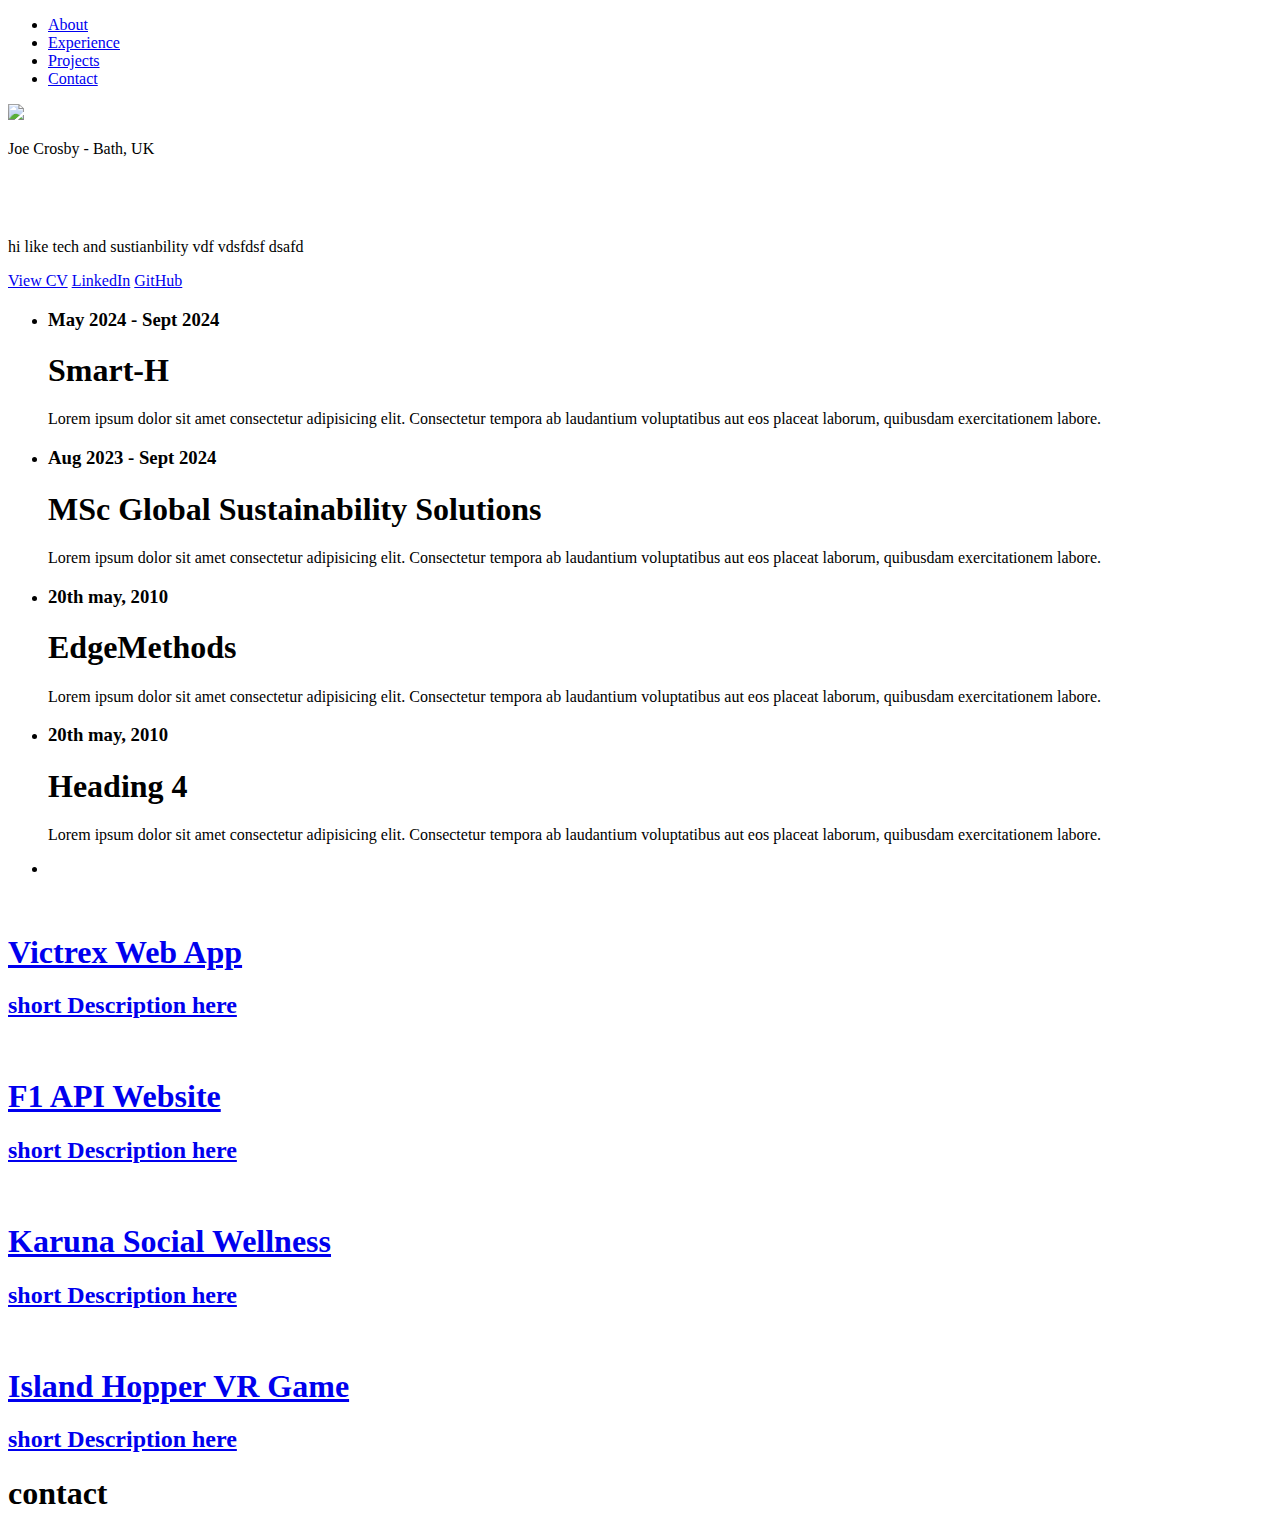
==== index.html @ 7205bb92 "Update index.html" ====
<!DOCTYPE html>
<html lang="en">

<head>
  <meta charset="UTF-8">
  <meta name="viewport" content="width=device-width, initial-scale=1.0">
  <title>Home</title>
  <link rel="stylesheet" href="./styles/main.css">
  <script src="https://kit.fontawesome.com/3c6de01807.js" crossorigin="anonymous"></script>
  <link rel="preconnect" href="https://fonts.googleapis.com">
  <link rel="preconnect" href="https://fonts.gstatic.com" crossorigin>
  <link
    href="https://fonts.googleapis.com/css2?family=Poppins:ital,wght@0,100;0,200;0,300;0,400;0,500;0,600;0,700;0,800;0,900;1,100;1,200;1,300;1,400;1,500;1,600;1,700;1,800;1,900&display=swap"
    rel="stylesheet">

</head>

<body>

  <nav>
    <ul>
      <li><a class="current" href="#about">About</a></li>
      <li><a href="#experience">Experience</a></li>
      <li><a href="#projects">Projects</a></li>
      <li><a href="#contact">Contact</a></li>
    </ul>
  </nav>

  <main>

    <section id="about">



      <div class="about-container">

        <div class="name">
          <img class="profile" src="./images/IMG_0301 1.jpg">
          <p>Joe Crosby - Bath, UK</p>
        </div>

        <div style="color: white;">
          <h1 class="about-title">hi test fdafda fdafdadf fdafd safdafsa fds afdsaf dsa f dafas fds afdsa</h1>
        </div>


        <div>
          <p>hi like tech and sustianbility vdf vdsfdsf dsafd</p>
        </div>

        <div class="links">
          <a href="https://onedrive.live.com/?authkey=%21ALikN5ca%5FvLSwQM&id=BA5FE5DC6EE0834F%2117483&cid=BA5FE5DC6EE0834F&parId=root&parQt=sharedby&o=OneUp"
            target="_blank"> <i class="fa-solid fa-file-pdf"></i>View CV</a>
          <a href="https://www.linkedin.com/in/joep-crosby/" target="_blank"><i
              class="fa-brands fa-linkedin"></i>LinkedIn</a>
          <a href="https://github.com/joeyc2224" target="_blank"><i class="fa-brands fa-github"></i>GitHub</a>
        </div>

      </div>

    </section>

    <div class="waves"></div>

    <section id="experience">

      <div class="timeline">
        <ul>
          <li>
            <div class="timeline-content">
              <h3 class="date">May 2024 - Sept 2024</h3>
              <h1>Smart-H</h1>
              <p>Lorem ipsum dolor sit amet consectetur adipisicing elit. Consectetur tempora ab laudantium voluptatibus
                aut eos placeat laborum, quibusdam exercitationem labore.</p>
            </div>
          </li>
          <li>
            <div class="timeline-content">
              <h3 class="date">Aug 2023 - Sept 2024</h3>
              <h1>MSc Global Sustainability Solutions</h1>
              <p>Lorem ipsum dolor sit amet consectetur adipisicing elit. Consectetur tempora ab laudantium voluptatibus
                aut eos placeat laborum, quibusdam exercitationem labore.</p>
            </div>
          </li>
          <li>
            <div class="timeline-content">
              <h3 class="date">20th may, 2010</h3>
              <h1>EdgeMethods</h1>
              <p>Lorem ipsum dolor sit amet consectetur adipisicing elit. Consectetur tempora ab laudantium voluptatibus
                aut eos placeat laborum, quibusdam exercitationem labore.</p>
            </div>
          </li>
          <li>
            <div class="timeline-content">
              <h3 class="date">20th may, 2010</h3>
              <h1>Heading 4</h1>
              <p>Lorem ipsum dolor sit amet consectetur adipisicing elit. Consectetur tempora ab laudantium voluptatibus
                aut eos placeat laborum, quibusdam exercitationem labore.</p>
            </div>
          </li>
          <li class="end"></li>
        </ul>
      </div>

    </section>

    <section id="projects">

      <!-- <h1>projects</h1> -->

      <div class="project-container">



        <a href="./projects/victrex.html" class="project-link">
          <div class="project-box">
            <img src="./images/victrex.png" alt="">
            <h1>Victrex Web App</h1>
            <h2>short Description here</h2>
          </div>
        </a>

        <a href="./projects/f1.html" class="project-link">
          <div class="project-box">
            <img src="./images/f1.png" alt="">
            <h1>F1 API Website</h1>
            <h2>short Description here</h2>
          </div>
        </a>

        <a href="./projects/karuna.html" class="project-link">
          <div class="project-box">
            <img src="./images/karuna.png" alt="">
            <h1>Karuna Social Wellness</h1>
            <h2>short Description here</h2>
          </div>
        </a>

        <a href="./projects/island-hopper.html" class="project-link">
          <div class="project-box">
            <img src="./images/islands.png" alt="">
            <h1>Island Hopper VR Game</h1>
            <h2>short Description here</h2>
          </div>
        </a>

        <!-- <a href="./projects/karuna.html" class="project-link">
          <div class="project-box">
            <img src="./images/diss.png" alt="">
            <h1>Diss</h1>
            <h2>short Description here</h2>
          </div>
        </a> -->




      </div>

    </section>

    <section id="contact">
      <h1>contact</h1>
    </section>
  </main>

  <script src="./scripts/active-nav.js" defer></script>
  <script src="./scripts/aura-effect.js" defer></script>


</body>

</html>
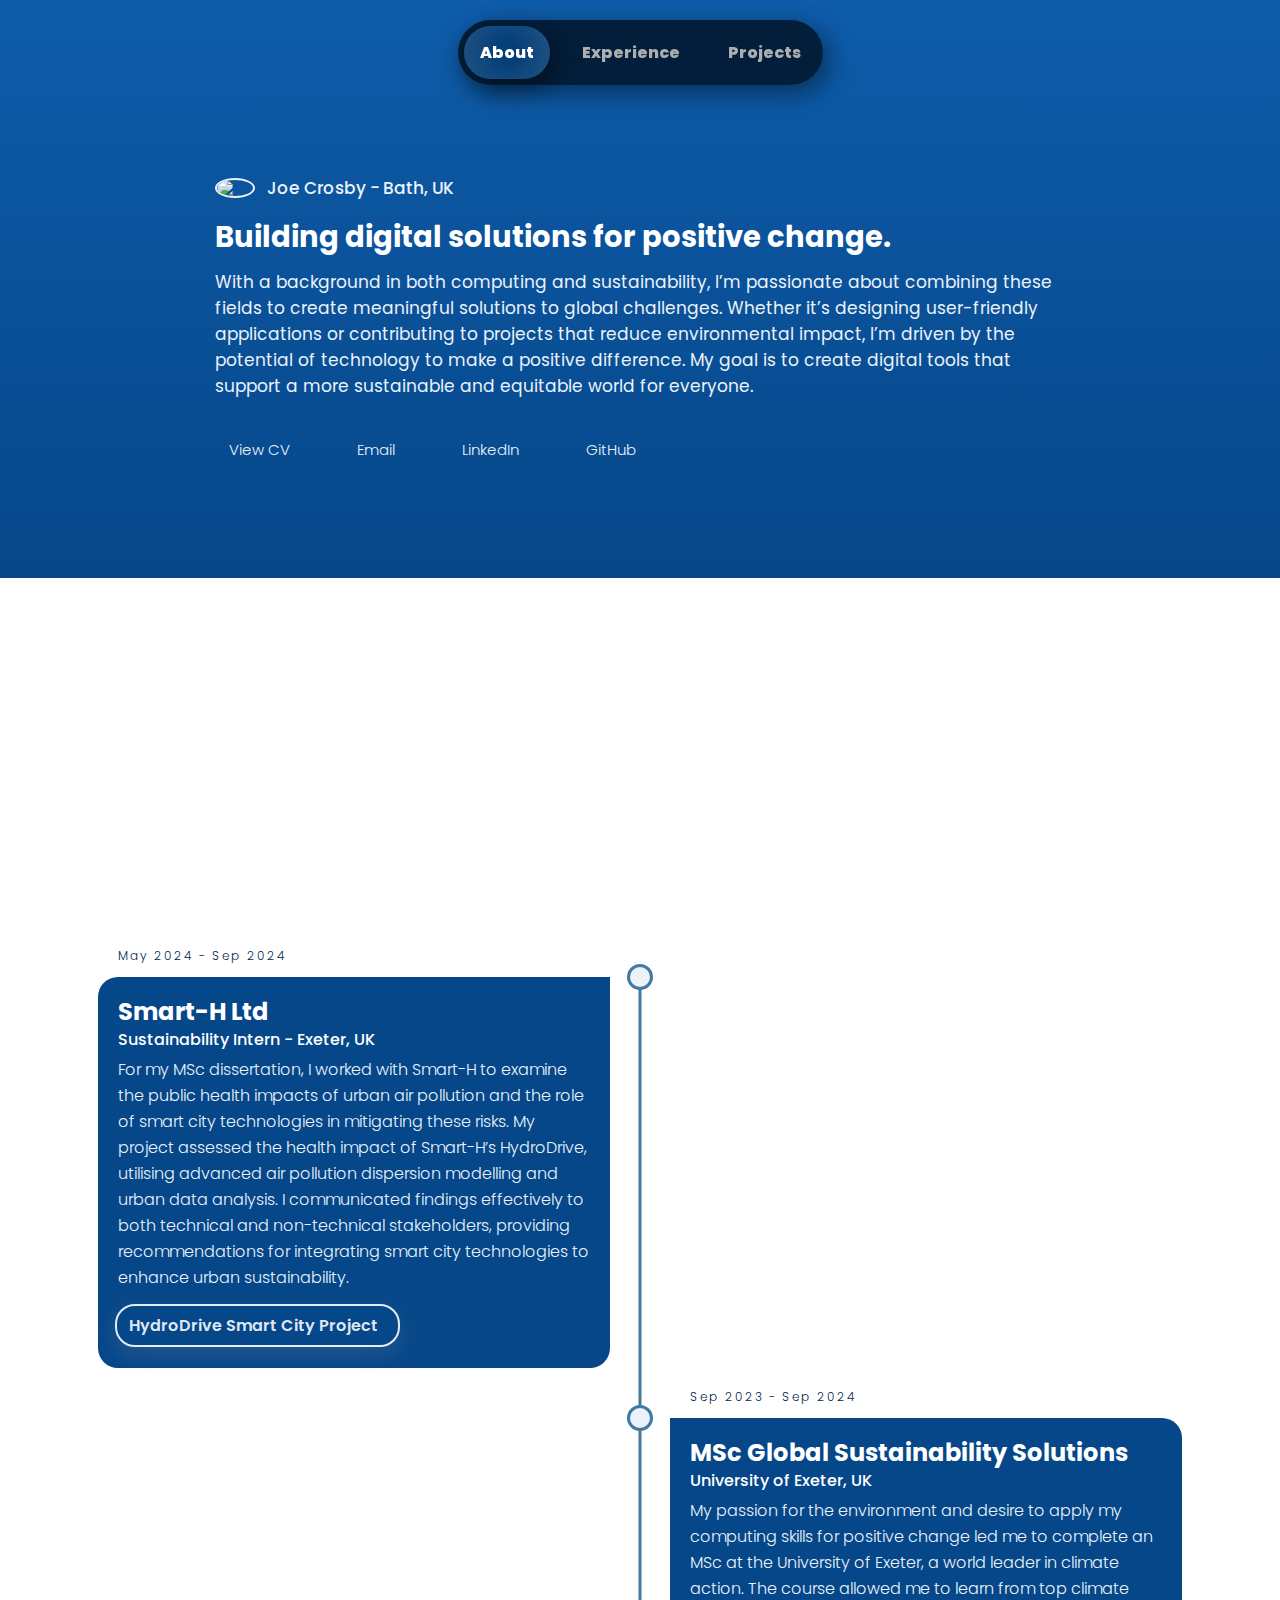
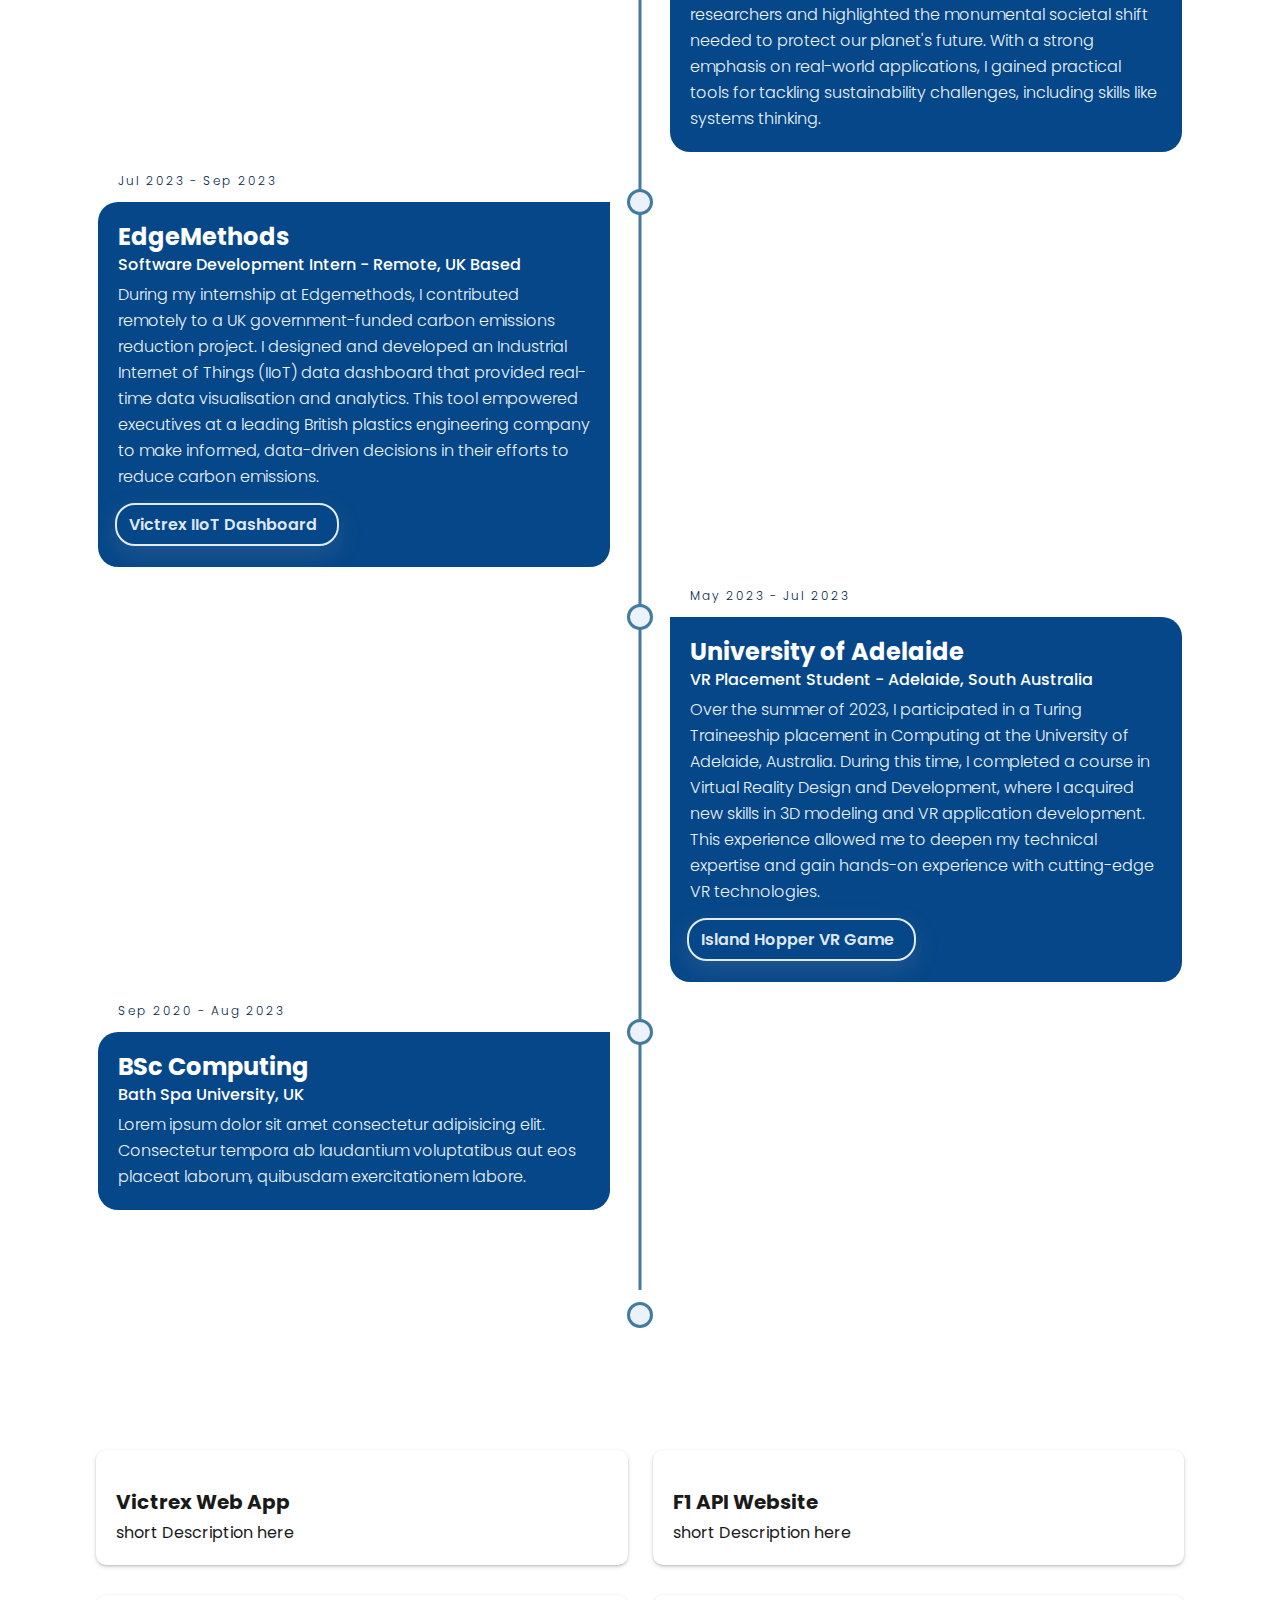
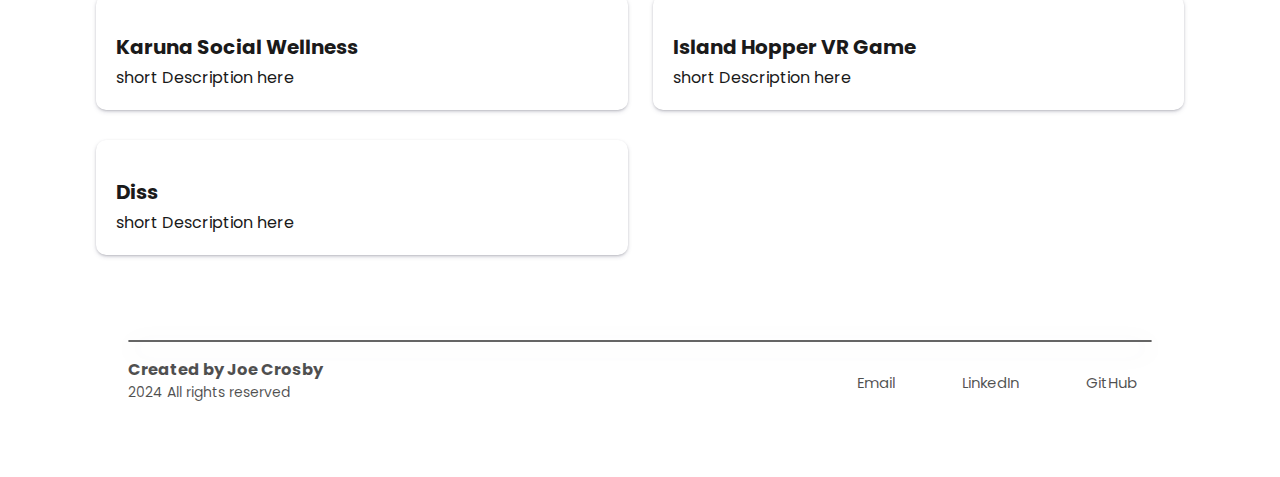
==== commit 7e1c6910: "Added text to timeline" ====
--- a/index.html
+++ b/index.html
@@ -4,7 +4,7 @@
 <head>
   <meta charset="UTF-8">
   <meta name="viewport" content="width=device-width, initial-scale=1.0">
-  <title>Home</title>
+  <title>Joe Crosby - hello</title>
   <link rel="stylesheet" href="./styles/main.css">
   <script src="https://kit.fontawesome.com/3c6de01807.js" crossorigin="anonymous"></script>
   <link rel="preconnect" href="https://fonts.googleapis.com">
@@ -22,7 +22,6 @@
       <li><a class="current" href="#about">About</a></li>
       <li><a href="#experience">Experience</a></li>
       <li><a href="#projects">Projects</a></li>
-      <li><a href="#contact">Contact</a></li>
     </ul>
   </nav>
 
@@ -40,17 +39,23 @@
         </div>
 
         <div style="color: white;">
-          <h1 class="about-title">hi test fdafda fdafdadf fdafd safdafsa fds afdsaf dsa f dafas fds afdsa</h1>
+          <h1 class="about-title">Building digital solutions for positive change.</h1>
         </div>
 
 
         <div>
-          <p>hi like tech and sustianbility vdf vdsfdsf dsafd</p>
+          <p class="about-text">With a background in both computing and sustainability, I’m passionate about
+            combining these fields to create meaningful solutions to global challenges. Whether it’s designing
+            user-friendly applications or
+            contributing to projects that reduce environmental impact, I’m driven by the potential of technology to make
+            a positive difference. My goal is to create digital tools that support a more sustainable and equitable
+            world for everyone.</p>
         </div>
 
         <div class="links">
           <a href="https://onedrive.live.com/?authkey=%21ALikN5ca%5FvLSwQM&id=BA5FE5DC6EE0834F%2117483&cid=BA5FE5DC6EE0834F&parId=root&parQt=sharedby&o=OneUp"
             target="_blank"> <i class="fa-solid fa-file-pdf"></i>View CV</a>
+          <a href="mailto:joecrosby2020@outlook.com" target="_blank"><i class="fa-solid fa-envelope"></i>Email</a>
           <a href="https://www.linkedin.com/in/joep-crosby/" target="_blank"><i
               class="fa-brands fa-linkedin"></i>LinkedIn</a>
           <a href="https://github.com/joeyc2224" target="_blank"><i class="fa-brands fa-github"></i>GitHub</a>
@@ -68,36 +73,70 @@
         <ul>
           <li>
             <div class="timeline-content">
-              <h3 class="date">May 2024 - Sept 2024</h3>
-              <h1>Smart-H</h1>
+              <h3 class="date">May 2024 - Sep 2024</h3>
+              <h1>Smart-H Ltd</h1>
+              <h2>Sustainability Intern - Exeter, UK</h2>
+              <p>For my MSc dissertation, I worked with Smart-H to examine the public health impacts of urban air
+                pollution and the role of smart city technologies in mitigating these risks. My project assessed the
+                health impact of Smart-H’s HydroDrive, utilising advanced air pollution dispersion modelling and urban
+                data analysis. I communicated findings effectively to both technical and non-technical stakeholders,
+                providing recommendations for integrating smart city technologies to enhance urban sustainability. </p>
+              <div class="link-div"><a href="./projects/karuna.html">HydroDrive Smart City Project<i
+                    class="fa-solid fa-arrow-right" style="margin-left: 8px;"></i></a></div>
+
+            </div>
+          </li>
+          <li>
+            <div class="timeline-content">
+              <h3 class="date">Sep 2023 - Sep 2024</h3>
+              <h1>MSc Global Sustainability Solutions</h1>
+              <h2>University of Exeter, UK</h2>
+              <p>My passion for the environment and desire to apply my computing skills for positive change led me to
+                complete an MSc at the University of Exeter, a world leader in climate action. The course
+                allowed me to learn from top climate researchers and highlighted the monumental societal shift needed to
+                protect
+                our planet's future. With a strong emphasis on real-world applications, I gained practical tools for
+                tackling
+                sustainability challenges, including skills like systems thinking.</p>
+            </div>
+          </li>
+          <li>
+            <div class="timeline-content">
+              <h3 class="date">Jul 2023 - Sep 2023</h3>
+              <h1>EdgeMethods</h1>
+              <h2>Software Development Intern - Remote, UK Based</h2>
+              <p>During my internship at Edgemethods, I contributed remotely to a UK government-funded carbon emissions
+                reduction project. I designed and developed an Industrial Internet of Things (IIoT) data dashboard that
+                provided real-time data visualisation and analytics. This tool empowered executives at a leading British
+                plastics engineering company to make informed, data-driven decisions in their efforts to reduce carbon
+                emissions.</p>
+              <div class="link-div"><a href="./projects/victrex.html">Victrex IIoT Dashboard<i class="fa-solid fa-arrow-right"
+                    style="margin-left: 8px;"></i></a></div>
+            </div>
+          </li>
+          <li>
+            <div class="timeline-content">
+              <h3 class="date">May 2023 - Jul 2023</h3>
+              <h1>University of Adelaide</h1>
+              <h2>VR Placement Student - Adelaide, South Australia</h2>
+              <p>Over the summer of 2023, I participated in a Turing Traineeship placement in Computing at the
+                University of
+                Adelaide, Australia. During this time, I completed a course in Virtual Reality Design and Development,
+                where I acquired new skills in 3D modeling and VR application development. This experience allowed me to
+                deepen my technical expertise and gain hands-on experience with cutting-edge VR technologies.</p>
+              <div class="link-div"><a href="./projects/island-hopper.html">Island Hopper VR Game<i class="fa-solid fa-arrow-right"
+                    style="margin-left: 8px;"></i></a></div>
+            </div>
+          </li>
+          <li>
+            <div class="timeline-content">
+              <h3 class="date">Sep 2020 - Aug 2023</h3>
+              <h1>BSc Computing</h1>
+              <h2>Bath Spa University, UK</h2>
               <p>Lorem ipsum dolor sit amet consectetur adipisicing elit. Consectetur tempora ab laudantium voluptatibus
                 aut eos placeat laborum, quibusdam exercitationem labore.</p>
             </div>
           </li>
-          <li>
-            <div class="timeline-content">
-              <h3 class="date">Aug 2023 - Sept 2024</h3>
-              <h1>MSc Global Sustainability Solutions</h1>
-              <p>Lorem ipsum dolor sit amet consectetur adipisicing elit. Consectetur tempora ab laudantium voluptatibus
-                aut eos placeat laborum, quibusdam exercitationem labore.</p>
-            </div>
-          </li>
-          <li>
-            <div class="timeline-content">
-              <h3 class="date">20th may, 2010</h3>
-              <h1>EdgeMethods</h1>
-              <p>Lorem ipsum dolor sit amet consectetur adipisicing elit. Consectetur tempora ab laudantium voluptatibus
-                aut eos placeat laborum, quibusdam exercitationem labore.</p>
-            </div>
-          </li>
-          <li>
-            <div class="timeline-content">
-              <h3 class="date">20th may, 2010</h3>
-              <h1>Heading 4</h1>
-              <p>Lorem ipsum dolor sit amet consectetur adipisicing elit. Consectetur tempora ab laudantium voluptatibus
-                aut eos placeat laborum, quibusdam exercitationem labore.</p>
-            </div>
-          </li>
           <li class="end"></li>
         </ul>
       </div>
@@ -144,24 +183,41 @@
           </div>
         </a>
 
-        <!-- <a href="./projects/karuna.html" class="project-link">
+        <a href="./projects/karuna.html" class="project-link">
           <div class="project-box">
             <img src="./images/diss.png" alt="">
             <h1>Diss</h1>
             <h2>short Description here</h2>
           </div>
-        </a> -->
-
-
-
-
-      </div>
-
-    </section>
+        </a>
+
+
+
+
+      </div>
+
+    </section>
+
+    <hr>
 
     <section id="contact">
-      <h1>contact</h1>
-    </section>
+      <div>
+
+        <div class="contact-info">
+          <h3>Created by Joe Crosby</h3>
+          <p><i class="fa-regular fa-copyright"></i> 2024 All rights reserved</p>
+        </div>
+
+        <div class="links2">
+          <a href="mailto:joecrosby2020@outlook.com" target="_blank"><i class="fa-solid fa-envelope"></i>Email</a>
+          <a href="https://www.linkedin.com/in/joep-crosby/" target="_blank"><i
+              class="fa-brands fa-linkedin"></i>LinkedIn</a>
+          <a href="https://github.com/joeyc2224" target="_blank"><i class="fa-brands fa-github"></i>GitHub</a>
+        </div>
+
+      </div>
+    </section>
+
   </main>
 
   <script src="./scripts/active-nav.js" defer></script>
--- a/styles/main.css
+++ b/styles/main.css
@@ -0,0 +1,476 @@
+html {
+    scroll-behavior: smooth;
+}
+
+* {
+    padding: 0;
+    margin: 0;
+    box-sizing: border-box;
+}
+
+body {
+    font-family: "Poppins", sans-serif;
+    font-weight: 400;
+    font-style: normal;
+    padding: 0;
+    margin: 0;
+    box-sizing: border-box;
+    background-color: #ffffff;
+    color: #1a1a1a;
+}
+
+nav {
+    display: flex;
+    position: fixed;
+    width: 100%;
+    top: 20px;
+    justify-content: center;
+    z-index: 5;
+
+}
+
+nav ul {
+    text-align: center;
+    background-color: #02182ee7;
+    border-radius: 50px;
+    width: fit-content;
+    box-shadow: 6px 8px 24px 1px rgba(0, 0, 0, 0.41);
+    -webkit-box-shadow: 6px 8px 24px 1px rgba(0, 0, 0, 0.41);
+    -moz-box-shadow: 6px 8px 24px 1px rgba(0, 0, 0, 0.41);
+
+}
+
+
+nav ul li {
+    display: inline-block;
+    padding: 6px;
+
+}
+
+nav ul li a {
+    display: inline-block;
+    text-decoration: none;
+    border-radius: 50px;
+    padding: 14px 16px;
+    font-weight: 800;
+    color: #b4b4b4f3;
+}
+
+nav ul li a:hover {
+    color: white;
+}
+
+nav ul li a.current {
+    background: rgb(5, 63, 121);
+    background: radial-gradient(circle, rgba(5, 63, 121, 1) 20%, rgba(32, 82, 130, 1) 93%);
+    color: white;
+    box-shadow: 6px 8px 24px 1px rgba(0, 0, 0, 0.41);
+    -webkit-box-shadow: 6px 8px 24px 1px rgba(0, 0, 0, 0.41);
+    -moz-box-shadow: 6px 8px 24px 1px rgba(0, 0, 0, 0.41);
+}
+
+
+
+section {
+    width: 100%;
+    display: flex;
+    justify-content: center;
+    align-items: center;
+}
+
+#about {
+    padding: 175px 0px 100px 0px;
+    flex-direction: column;
+    background-image: linear-gradient(to top, #064789 0%, #0e5caa 100%);
+    color: #ebf2fa;
+}
+
+
+#about .about-container {
+    display: flex;
+    flex-direction: column;
+    gap: 15px;
+    margin: 0px 20px;
+    max-width: 850px;
+}
+
+.name {
+    display: flex;
+    align-items: center;
+    gap: 12px;
+
+}
+
+.name img {
+    width: 40px;
+    border-radius: 50%;
+    border-width: 2px;
+    border-color: #EBF2FA;
+    border-style: solid;
+}
+
+.name p {
+    font-size: 17px;
+    font-weight: 500;
+}
+
+.about-title {
+    font-size: 29px;
+
+}
+
+.about-container .about-text {
+    font-size: 17px;
+    margin-top: -5px;
+}
+
+.links {
+    display: flex;
+    gap: 30px;
+    margin-top: 10px;
+    margin-left: -8px;
+
+}
+
+.links a {
+    text-decoration: none;
+    color: #ebf2fa;
+    font-size: 15px;
+    font-weight: 300;
+    padding: 10px 15px;
+    border-radius: 20px;
+
+    @media (max-width: 500px) {
+        font-size: 0px;
+    }
+}
+
+.links a:hover {
+    text-decoration: none;
+    color: #1a538d;
+    background-color: #ebf2fad0;
+    box-shadow: rgba(0, 0, 0, 0.02) 0px 1px 3px 0px, rgba(27, 31, 35, 0.15) 0px 0px 0px 1px;
+}
+
+.links i {
+    font-size: 23px;
+    vertical-align: middle;
+    margin-right: 7px;
+    margin-top: -2px;
+}
+
+
+
+
+.waves {
+    aspect-ratio: 960/299;
+    width: 100%;
+    background-repeat: no-repeat;
+    background-position: center;
+    background-size: cover;
+    background-image: url('../images/layered-waves-haikei\(10\).svg');
+}
+
+#experience {
+    width: 100%;
+    display: flex;
+    justify-content: center;
+    align-items: center;
+}
+
+
+.timeline {
+    width: 80%;
+    height: auto;
+    max-width: 1500px;
+    margin: 0 auto;
+    position: relative;
+    padding-bottom: 50px;
+}
+
+.timeline ul {
+    list-style: none;
+}
+
+.timeline ul li {
+    padding: 20px;
+    background-color: #064789;
+    color: #ebf2fa;
+    border-radius: 10px;
+    margin-bottom: 20px;
+}
+
+
+.timeline ul li:last-child {
+    margin-bottom: 0;
+}
+
+.timeline-content h1 {
+    font-weight: 700;
+    font-size: 24px;
+    line-height: 30px;
+    color: white;
+}
+
+.timeline-content h2 {
+    font-weight: 500;
+    font-size: 16px;
+    margin-top: 2px;
+    margin-bottom: 6px;
+    color: white;
+    line-height: 22px;
+}
+
+.timeline-content p {
+    font-size: 16px;
+    line-height: 26px;
+    font-weight: 300;
+}
+
+.link-div {
+    margin-top: 22px;
+    margin-bottom: 10px;
+    margin-left: -3px;
+}
+
+.timeline-content a {
+    border-radius: 20px;
+    text-decoration: none;
+    /* background-color: #ebf2faf6; */
+    padding: 8px 12px;
+    /* color: #064789f6; */
+    color: #ebf2faf6;
+    border: 2px solid #ebf2faf6;
+    transition: font-size .3s;
+    font-weight: 600;
+    box-shadow: rgba(149, 157, 165, 0.2) 0px 8px 24px;
+}
+
+.timeline-content a:hover {
+    background-color: rgba(255, 255, 255, 0.103);
+    font-size: 16.5px;
+}
+
+.timeline-content .date {
+    font-size: 12px;
+    font-weight: 300;
+    margin-bottom: 10px;
+    letter-spacing: 2px;
+    color: white;
+}
+
+.timeline .end {
+    background-color: white;
+}
+
+@media only screen and (min-width: 850px) {
+    .timeline:before {
+        content: "";
+        position: absolute;
+        top: 0;
+        left: 50%;
+        transform: translateX(-50%);
+        width: 3px;
+        height: 97%;
+        background-color: #427AA1;
+    }
+
+    .timeline ul li {
+        width: 50%;
+        position: relative;
+        margin-bottom: 50px;
+    }
+
+    .timeline ul li:nth-child(odd) {
+        float: left;
+        clear: right;
+        transform: translateX(-30px);
+        border-radius: 20px 0px 20px 20px;
+    }
+
+    .timeline ul li:nth-child(even) {
+        float: right;
+        clear: left;
+        transform: translateX(30px);
+        border-radius: 0px 20px 20px 20px;
+    }
+
+    .timeline ul li::before {
+        content: "";
+        position: absolute;
+        height: 20px;
+        width: 20px;
+        border-radius: 50%;
+        background-color: #ebf2fa;
+        top: 0px;
+        border-style: solid;
+        border-width: 3px;
+        border-color: #427AA1;
+    }
+
+
+    .timeline ul li:nth-child(odd)::before {
+        transform: translate(50%, -50%);
+        right: -30px;
+    }
+
+    .timeline ul li:nth-child(even)::before {
+        transform: translate(-50%, -50%);
+        left: -30px;
+    }
+
+    .timeline-content .date {
+        position: absolute;
+        top: -30px;
+        color: #042649;
+    }
+
+    .timeline .end {
+        background-color: white;
+    }
+
+    .timeline .end::before {
+        margin-top: 55px;
+    }
+
+}
+
+
+#projects {
+    padding: 100px 0px 85px 0px;
+    flex-direction: column;
+}
+
+.project-container {
+    display: grid;
+    grid-template-columns: auto;
+    width: 85%;
+    column-gap: 25px;
+    row-gap: 30px;
+
+    @media (min-width: 768px) {
+        grid-template-columns: repeat(2, 1fr);
+    }
+
+    @media (min-width: 1800px) {
+        grid-template-columns: repeat(3, 1fr);
+    }
+}
+
+.project-link {
+    text-decoration: none;
+    margin: 0;
+    padding: 0;
+    box-shadow: rgba(50, 50, 93, 0.25) 0px 2px 5px -1px, rgba(0, 0, 0, 0.3) 0px 1px 3px -1px;
+    background-color: white;
+    border-radius: 10px;
+    color: inherit;
+    transition: transform .3s, box-shadow 0.4s ease-in-out;
+}
+
+.project-link:hover {
+    transform: scale(1.02);
+    box-shadow: rgba(0, 0, 0, 0.29) 0px 5px 15px;
+}
+
+.project-box {
+    text-align: left;
+}
+
+
+.project-box h1 {
+    font-size: 20px;
+    margin-left: 20px;
+    margin-top: 12px;
+}
+
+.project-box h2 {
+    font-size: 16px;
+    font-weight: 400;
+    margin-left: 20px;
+    margin-top: 3px;
+    padding-bottom: 20px;
+}
+
+.project-box img {
+    border-radius: 10px 10px 0px 0px;
+    width: 100%;
+    overflow: none;
+    background-size: cover;
+    background-repeat: no-repeat;
+}
+
+hr {
+    width: 80%;
+    margin: auto;
+    border: 1px solid #0000009a;
+    border-radius: 20px;
+    box-shadow: rgba(100, 100, 111, 0.2) 0px 7px 29px 0px;
+}
+
+#contact {
+    display: block;
+    width: 80%;
+    margin: auto;
+    padding: 15px 0px 120px 0px;
+    color: #000000af;
+    font-size: 14px;
+
+
+}
+
+.contact-info {
+    float: left;
+}
+
+.links2 {
+    float: right;
+    display: flex;
+    gap: 30px;
+}
+
+@media (max-width: 900px) {
+    #contact {
+        display: flex;
+        flex-direction: column;
+        justify-content: center;
+        align-items: center;
+        text-align: center;
+    }
+
+    .contact-info {
+        float: none;
+    }
+
+    .links2 {
+        float: none;
+        margin-top: 10px;
+    }
+}
+
+.links2 a {
+    text-decoration: none;
+    color: #000000af;
+    font-size: 15px;
+    font-weight: 400;
+    padding: 10px 15px;
+    border-radius: 20px;
+
+    @media (max-width: 600px) {
+        font-size: 0px;
+    }
+}
+
+.links2 a:hover {
+    text-decoration: none;
+    color: #000000e1;
+    background-color: #0000000c;
+    box-shadow: rgba(0, 0, 0, 0.02) 0px 1px 3px 0px, rgba(27, 31, 35, 0.15) 0px 0px 0px 1px;
+}
+
+.links2 i {
+    font-size: 23px;
+    vertical-align: middle;
+    margin-right: 7px;
+    margin-top: -2px;
+}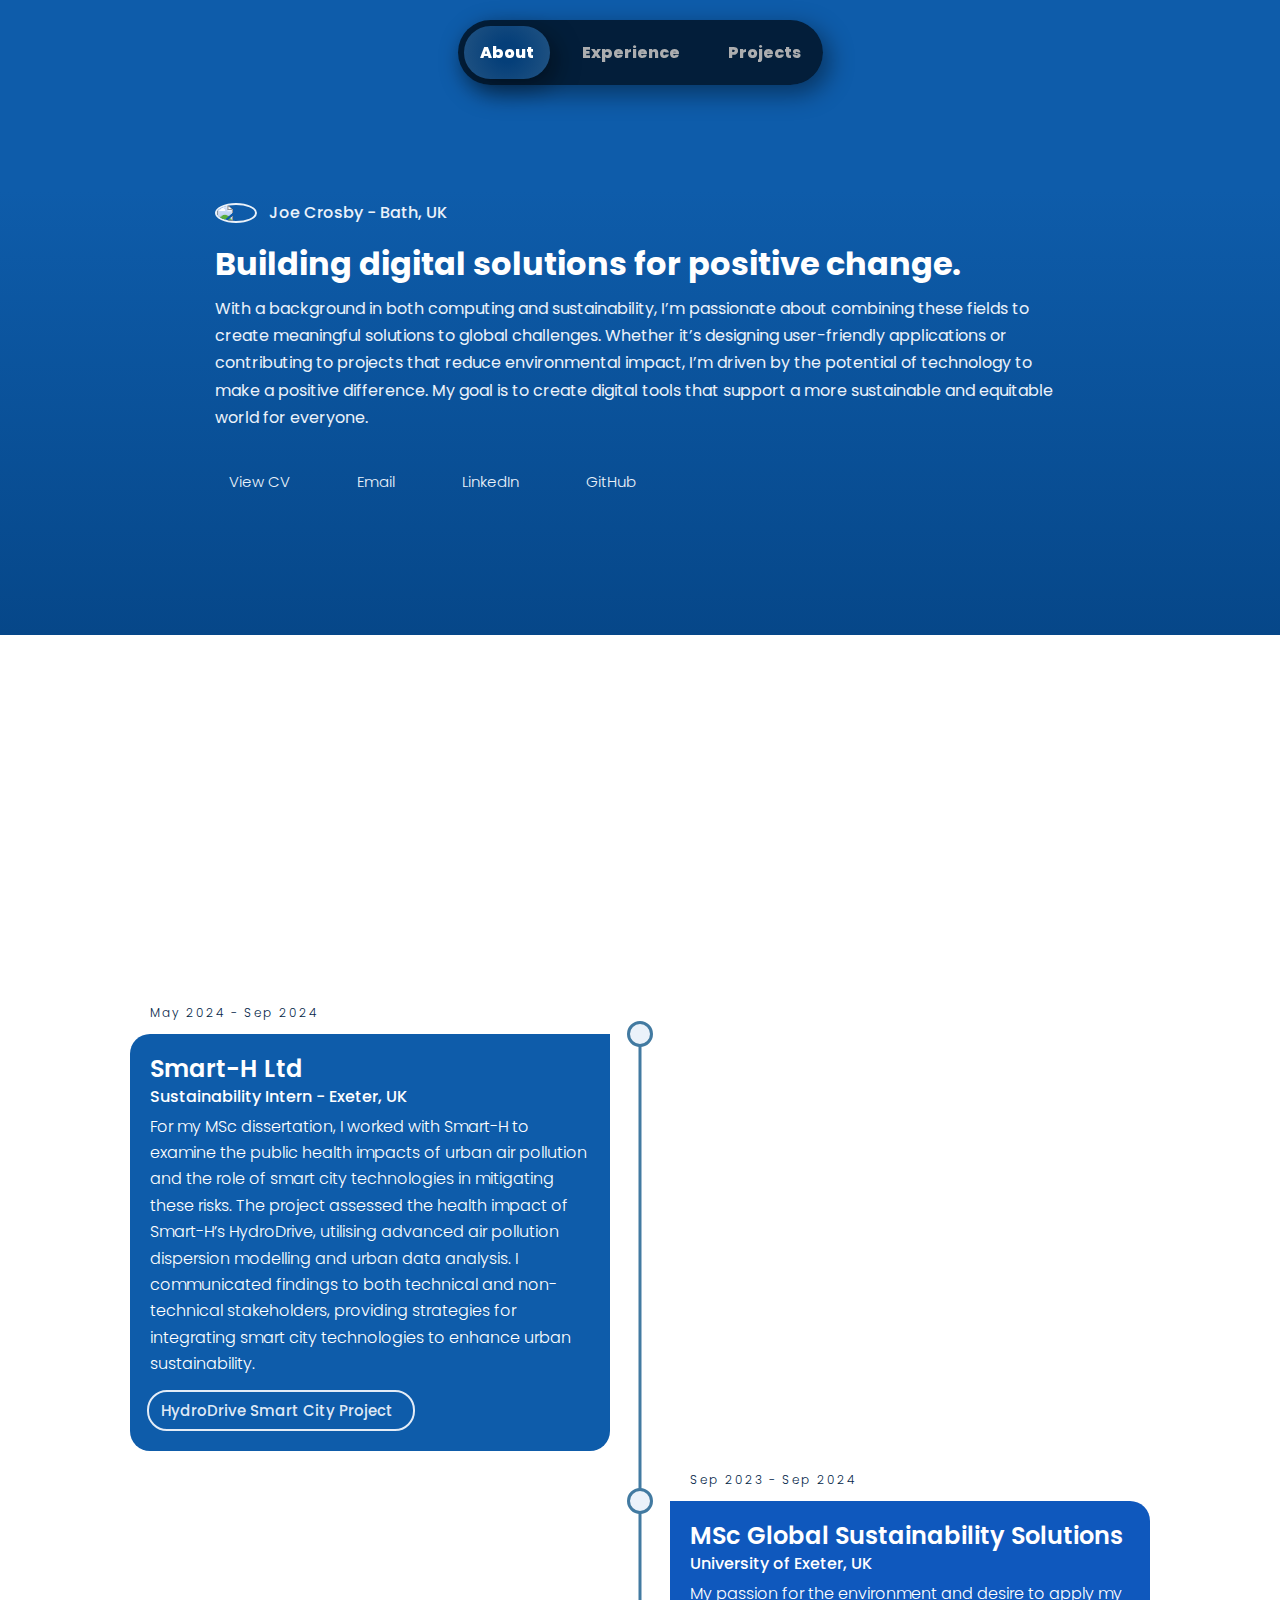
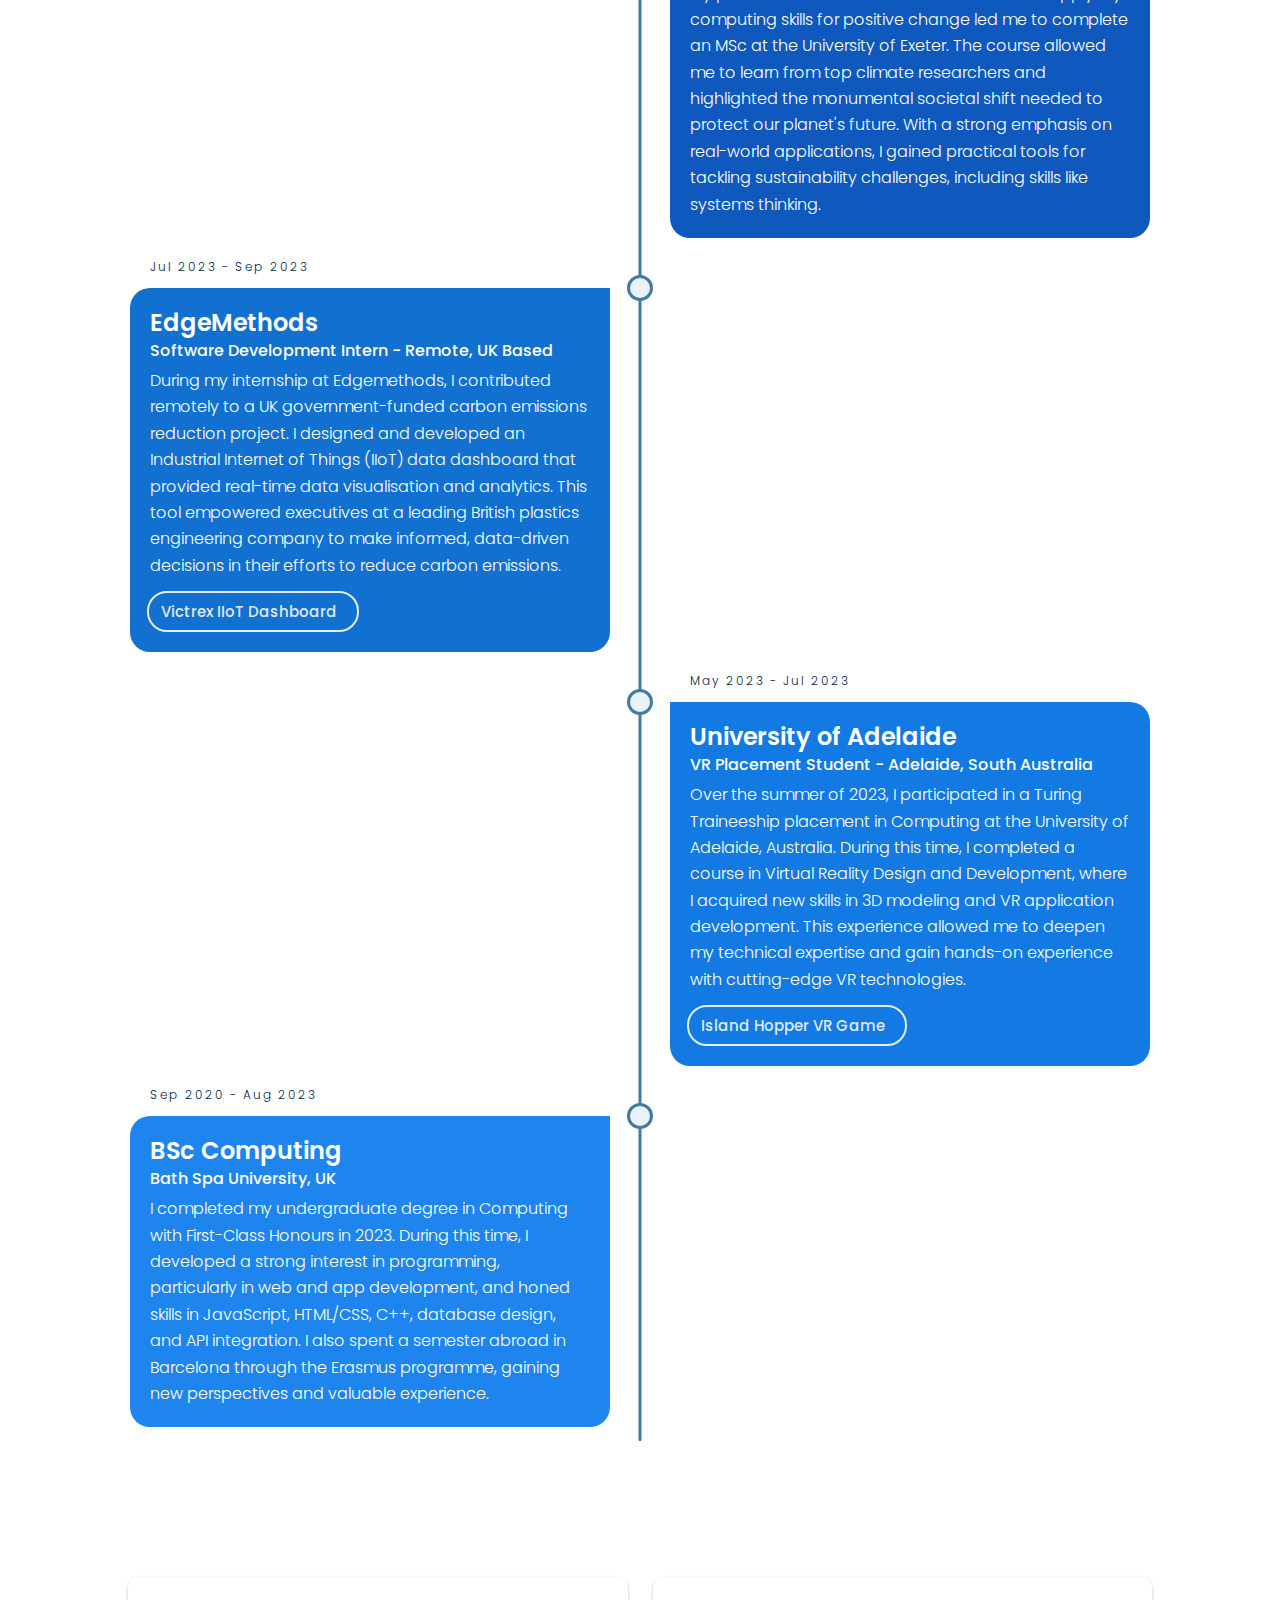
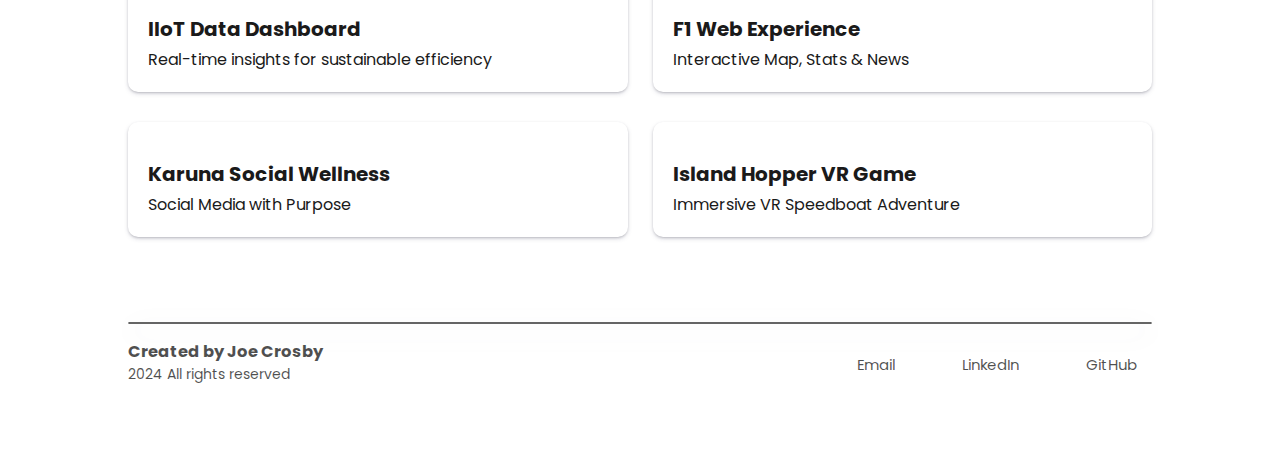
==== commit cc54dbf6: "added text and styling" ====
--- a/index.html
+++ b/index.html
@@ -4,7 +4,7 @@
 <head>
   <meta charset="UTF-8">
   <meta name="viewport" content="width=device-width, initial-scale=1.0">
-  <title>Joe Crosby - hello</title>
+  <title>Joe Crosby - Digital Solutions for Positive Change</title>
   <link rel="stylesheet" href="./styles/main.css">
   <script src="https://kit.fontawesome.com/3c6de01807.js" crossorigin="anonymous"></script>
   <link rel="preconnect" href="https://fonts.googleapis.com">
@@ -71,28 +71,28 @@
 
       <div class="timeline">
         <ul>
-          <li>
+          <li style="background-color: hsl(210, 85%, 36%);">
             <div class="timeline-content">
               <h3 class="date">May 2024 - Sep 2024</h3>
               <h1>Smart-H Ltd</h1>
               <h2>Sustainability Intern - Exeter, UK</h2>
               <p>For my MSc dissertation, I worked with Smart-H to examine the public health impacts of urban air
-                pollution and the role of smart city technologies in mitigating these risks. My project assessed the
+                pollution and the role of smart city technologies in mitigating these risks. The project assessed the
                 health impact of Smart-H’s HydroDrive, utilising advanced air pollution dispersion modelling and urban
-                data analysis. I communicated findings effectively to both technical and non-technical stakeholders,
-                providing recommendations for integrating smart city technologies to enhance urban sustainability. </p>
+                data analysis. I communicated findings to both technical and non-technical stakeholders,
+                providing strategies for integrating smart city technologies to enhance urban sustainability. </p>
               <div class="link-div"><a href="./projects/karuna.html">HydroDrive Smart City Project<i
                     class="fa-solid fa-arrow-right" style="margin-left: 8px;"></i></a></div>
 
             </div>
           </li>
-          <li>
+          <li style="background-color: hsl(215, 85%, 40%);">
             <div class="timeline-content">
               <h3 class="date">Sep 2023 - Sep 2024</h3>
               <h1>MSc Global Sustainability Solutions</h1>
               <h2>University of Exeter, UK</h2>
               <p>My passion for the environment and desire to apply my computing skills for positive change led me to
-                complete an MSc at the University of Exeter, a world leader in climate action. The course
+                complete an MSc at the University of Exeter. The course
                 allowed me to learn from top climate researchers and highlighted the monumental societal shift needed to
                 protect
                 our planet's future. With a strong emphasis on real-world applications, I gained practical tools for
@@ -100,7 +100,7 @@
                 sustainability challenges, including skills like systems thinking.</p>
             </div>
           </li>
-          <li>
+          <li style="background-color: hsl(210, 85%, 44%);">
             <div class="timeline-content">
               <h3 class="date">Jul 2023 - Sep 2023</h3>
               <h1>EdgeMethods</h1>
@@ -110,11 +110,11 @@
                 provided real-time data visualisation and analytics. This tool empowered executives at a leading British
                 plastics engineering company to make informed, data-driven decisions in their efforts to reduce carbon
                 emissions.</p>
-              <div class="link-div"><a href="./projects/victrex.html">Victrex IIoT Dashboard<i class="fa-solid fa-arrow-right"
-                    style="margin-left: 8px;"></i></a></div>
-            </div>
-          </li>
-          <li>
+              <div class="link-div"><a href="./projects/victrex.html">Victrex IIoT Dashboard<i
+                    class="fa-solid fa-arrow-right" style="margin-left: 8px;"></i></a></div>
+            </div>
+          </li>
+          <li style="background-color: hsl(210, 85%, 48%);">
             <div class="timeline-content">
               <h3 class="date">May 2023 - Jul 2023</h3>
               <h1>University of Adelaide</h1>
@@ -124,20 +124,22 @@
                 Adelaide, Australia. During this time, I completed a course in Virtual Reality Design and Development,
                 where I acquired new skills in 3D modeling and VR application development. This experience allowed me to
                 deepen my technical expertise and gain hands-on experience with cutting-edge VR technologies.</p>
-              <div class="link-div"><a href="./projects/island-hopper.html">Island Hopper VR Game<i class="fa-solid fa-arrow-right"
-                    style="margin-left: 8px;"></i></a></div>
-            </div>
-          </li>
-          <li>
+              <div class="link-div"><a href="./projects/island-hopper.html">Island Hopper VR Game<i
+                    class="fa-solid fa-arrow-right" style="margin-left: 8px;"></i></a></div>
+            </div>
+          </li>
+          <li style="background-color: hsl(210, 85%, 52%);">
             <div class="timeline-content">
               <h3 class="date">Sep 2020 - Aug 2023</h3>
               <h1>BSc Computing</h1>
               <h2>Bath Spa University, UK</h2>
-              <p>Lorem ipsum dolor sit amet consectetur adipisicing elit. Consectetur tempora ab laudantium voluptatibus
-                aut eos placeat laborum, quibusdam exercitationem labore.</p>
-            </div>
-          </li>
-          <li class="end"></li>
+              <p>I completed my undergraduate degree in Computing with First-Class Honours in 2023. During this time, I
+                developed a strong interest in programming, particularly in web and app development, and honed skills in
+                JavaScript, HTML/CSS, C++, database design, and API integration. I also spent a semester abroad in
+                Barcelona through the Erasmus programme, gaining new perspectives and valuable experience.</p>
+            </div>
+          </li>
+          <!-- <li class="end"></li> -->
         </ul>
       </div>
 
@@ -154,16 +156,16 @@
         <a href="./projects/victrex.html" class="project-link">
           <div class="project-box">
             <img src="./images/victrex.png" alt="">
-            <h1>Victrex Web App</h1>
-            <h2>short Description here</h2>
+            <h1>IIoT Data Dashboard</h1>
+            <h2>Real-time insights for sustainable efficiency</h2>
           </div>
         </a>
 
         <a href="./projects/f1.html" class="project-link">
           <div class="project-box">
             <img src="./images/f1.png" alt="">
-            <h1>F1 API Website</h1>
-            <h2>short Description here</h2>
+            <h1>F1 Web Experience</h1>
+            <h2>Interactive Map, Stats & News</h2>
           </div>
         </a>
 
@@ -171,7 +173,7 @@
           <div class="project-box">
             <img src="./images/karuna.png" alt="">
             <h1>Karuna Social Wellness</h1>
-            <h2>short Description here</h2>
+            <h2>Social Media with Purpose</h2>
           </div>
         </a>
 
@@ -179,17 +181,17 @@
           <div class="project-box">
             <img src="./images/islands.png" alt="">
             <h1>Island Hopper VR Game</h1>
-            <h2>short Description here</h2>
-          </div>
-        </a>
-
-        <a href="./projects/karuna.html" class="project-link">
+            <h2>Immersive VR Speedboat Adventure</h2>
+          </div>
+        </a>
+
+        <!-- <a href="./projects/karuna.html" class="project-link">
           <div class="project-box">
             <img src="./images/diss.png" alt="">
             <h1>Diss</h1>
             <h2>short Description here</h2>
           </div>
-        </a>
+        </a> -->
 
 
 
--- a/styles/main.css
+++ b/styles/main.css
@@ -79,10 +79,14 @@
 }
 
 #about {
-    padding: 175px 0px 100px 0px;
+    padding: 200px 0px 125px 0px;
     flex-direction: column;
-    background-image: linear-gradient(to top, #064789 0%, #0e5caa 100%);
+    background-image: linear-gradient(to top, #064789 0%, #0e5caa 70%);
     color: #ebf2fa;
+
+    @media (max-width: 500px) {
+        padding: 150px 0px 125px 0px;
+    }
 }
 
 
@@ -90,7 +94,7 @@
     display: flex;
     flex-direction: column;
     gap: 15px;
-    margin: 0px 20px;
+    margin: 0px 30px;
     max-width: 850px;
 }
 
@@ -102,7 +106,7 @@
 }
 
 .name img {
-    width: 40px;
+    width: 42px;
     border-radius: 50%;
     border-width: 2px;
     border-color: #EBF2FA;
@@ -110,18 +114,20 @@
 }
 
 .name p {
-    font-size: 17px;
+    font-size: 16px;
     font-weight: 500;
 }
 
 .about-title {
-    font-size: 29px;
-
+    font-size: 32px;
+    font-weight: 700;
 }
 
 .about-container .about-text {
-    font-size: 17px;
-    margin-top: -5px;
+    font-size: 16px;
+    margin-top: -8px;
+    font-weight: 400;
+    line-height: 1.7;
 }
 
 .links {
@@ -140,7 +146,7 @@
     padding: 10px 15px;
     border-radius: 20px;
 
-    @media (max-width: 500px) {
+    @media (max-width: 600px) {
         font-size: 0px;
     }
 }
@@ -180,7 +186,7 @@
 
 
 .timeline {
-    width: 80%;
+    width: 75%;
     height: auto;
     max-width: 1500px;
     margin: 0 auto;
@@ -195,7 +201,7 @@
 .timeline ul li {
     padding: 20px;
     background-color: #064789;
-    color: #ebf2fa;
+    color: white;
     border-radius: 10px;
     margin-bottom: 20px;
 }
@@ -206,10 +212,9 @@
 }
 
 .timeline-content h1 {
-    font-weight: 700;
+    font-weight: 600;
     font-size: 24px;
     line-height: 30px;
-    color: white;
 }
 
 .timeline-content h2 {
@@ -217,38 +222,35 @@
     font-size: 16px;
     margin-top: 2px;
     margin-bottom: 6px;
-    color: white;
     line-height: 22px;
 }
 
 .timeline-content p {
     font-size: 16px;
-    line-height: 26px;
+    line-height: 1.65;
     font-weight: 300;
 }
 
 .link-div {
-    margin-top: 22px;
-    margin-bottom: 10px;
+    margin-top: 20px;
+    margin-bottom: 8px;
     margin-left: -3px;
 }
 
 .timeline-content a {
     border-radius: 20px;
     text-decoration: none;
-    /* background-color: #ebf2faf6; */
     padding: 8px 12px;
-    /* color: #064789f6; */
     color: #ebf2faf6;
     border: 2px solid #ebf2faf6;
     transition: font-size .3s;
-    font-weight: 600;
-    box-shadow: rgba(149, 157, 165, 0.2) 0px 8px 24px;
+    font-weight: 500;
+    font-size: 15px;
 }
 
 .timeline-content a:hover {
     background-color: rgba(255, 255, 255, 0.103);
-    font-size: 16.5px;
+    font-size: 15.5px;
 }
 
 .timeline-content .date {
@@ -273,6 +275,8 @@
         width: 3px;
         height: 97%;
         background-color: #427AA1;
+        border-radius: 20px;
+        padding-bottom: 25px;
     }
 
     .timeline ul li {
@@ -330,7 +334,7 @@
     }
 
     .timeline .end::before {
-        margin-top: 55px;
+        margin-top: 20px;
     }
 
 }
@@ -344,7 +348,7 @@
 .project-container {
     display: grid;
     grid-template-columns: auto;
-    width: 85%;
+    width: 80%;
     column-gap: 25px;
     row-gap: 30px;
 
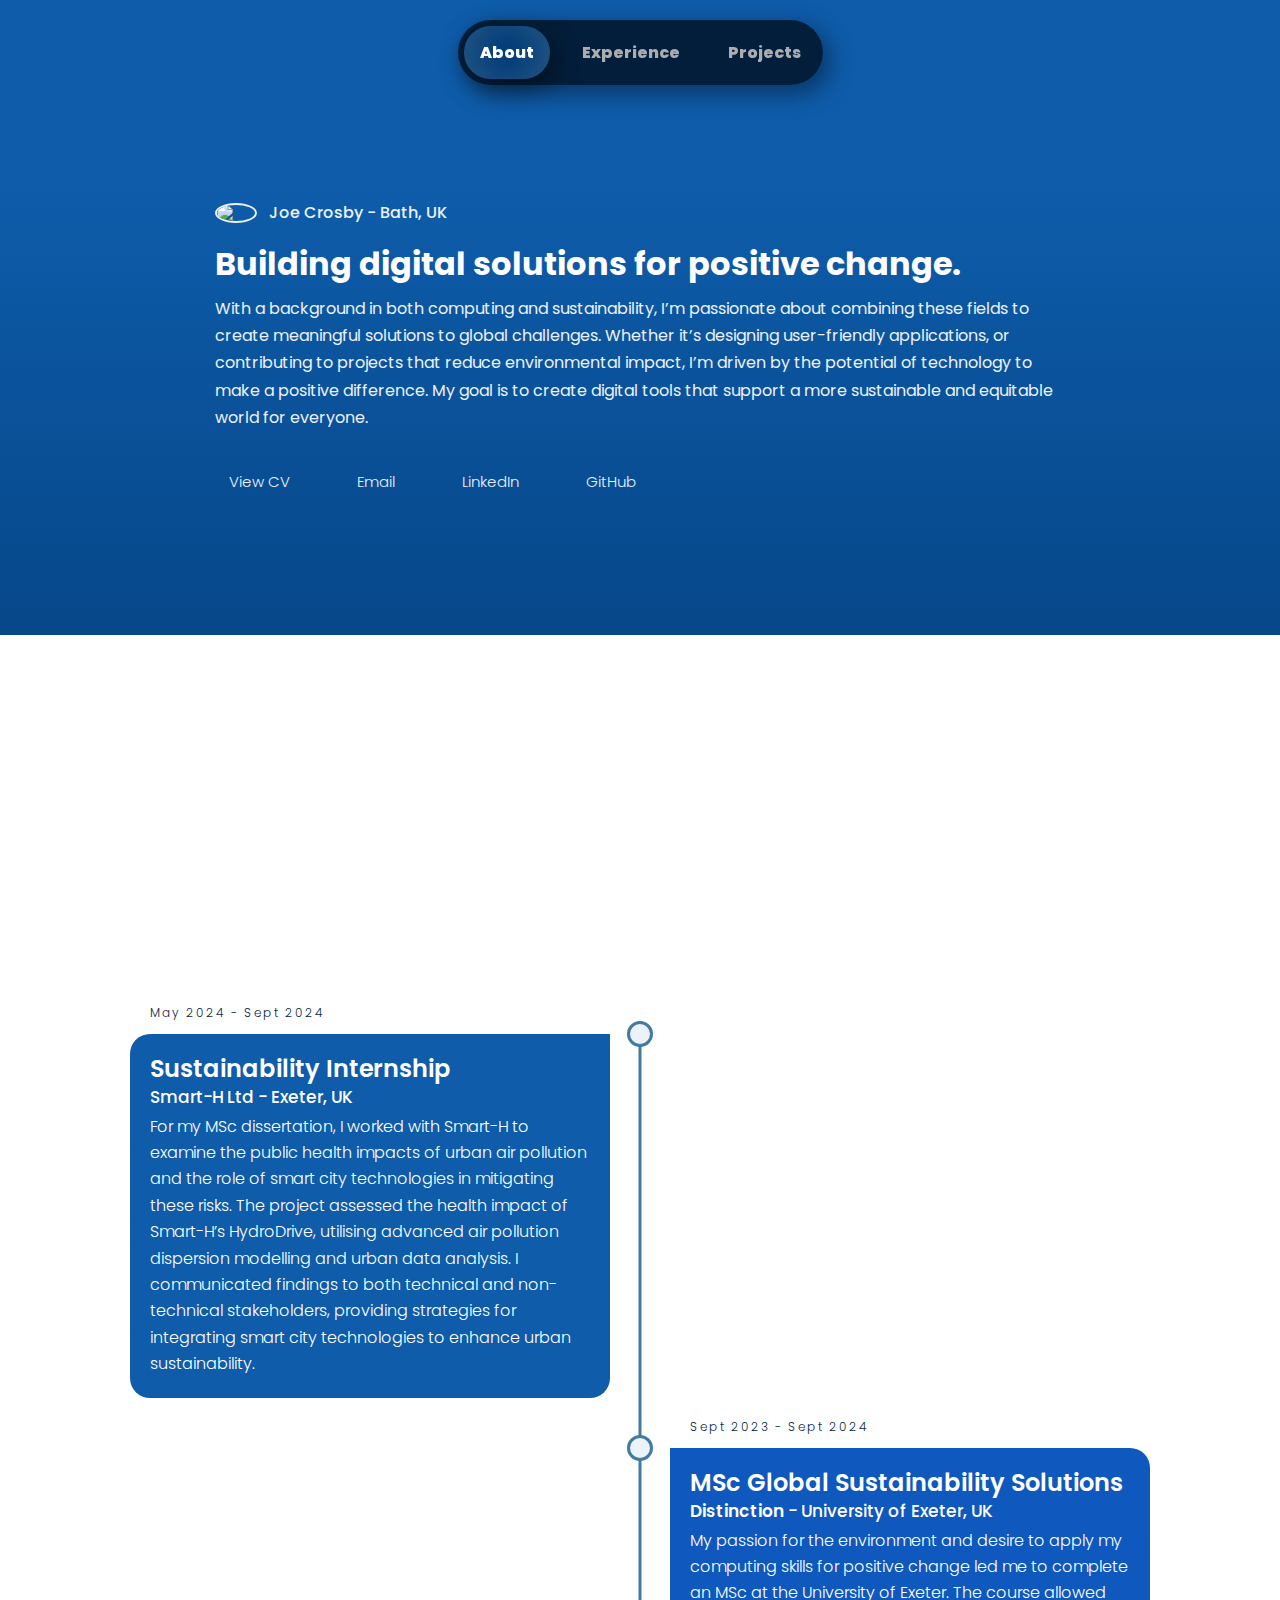
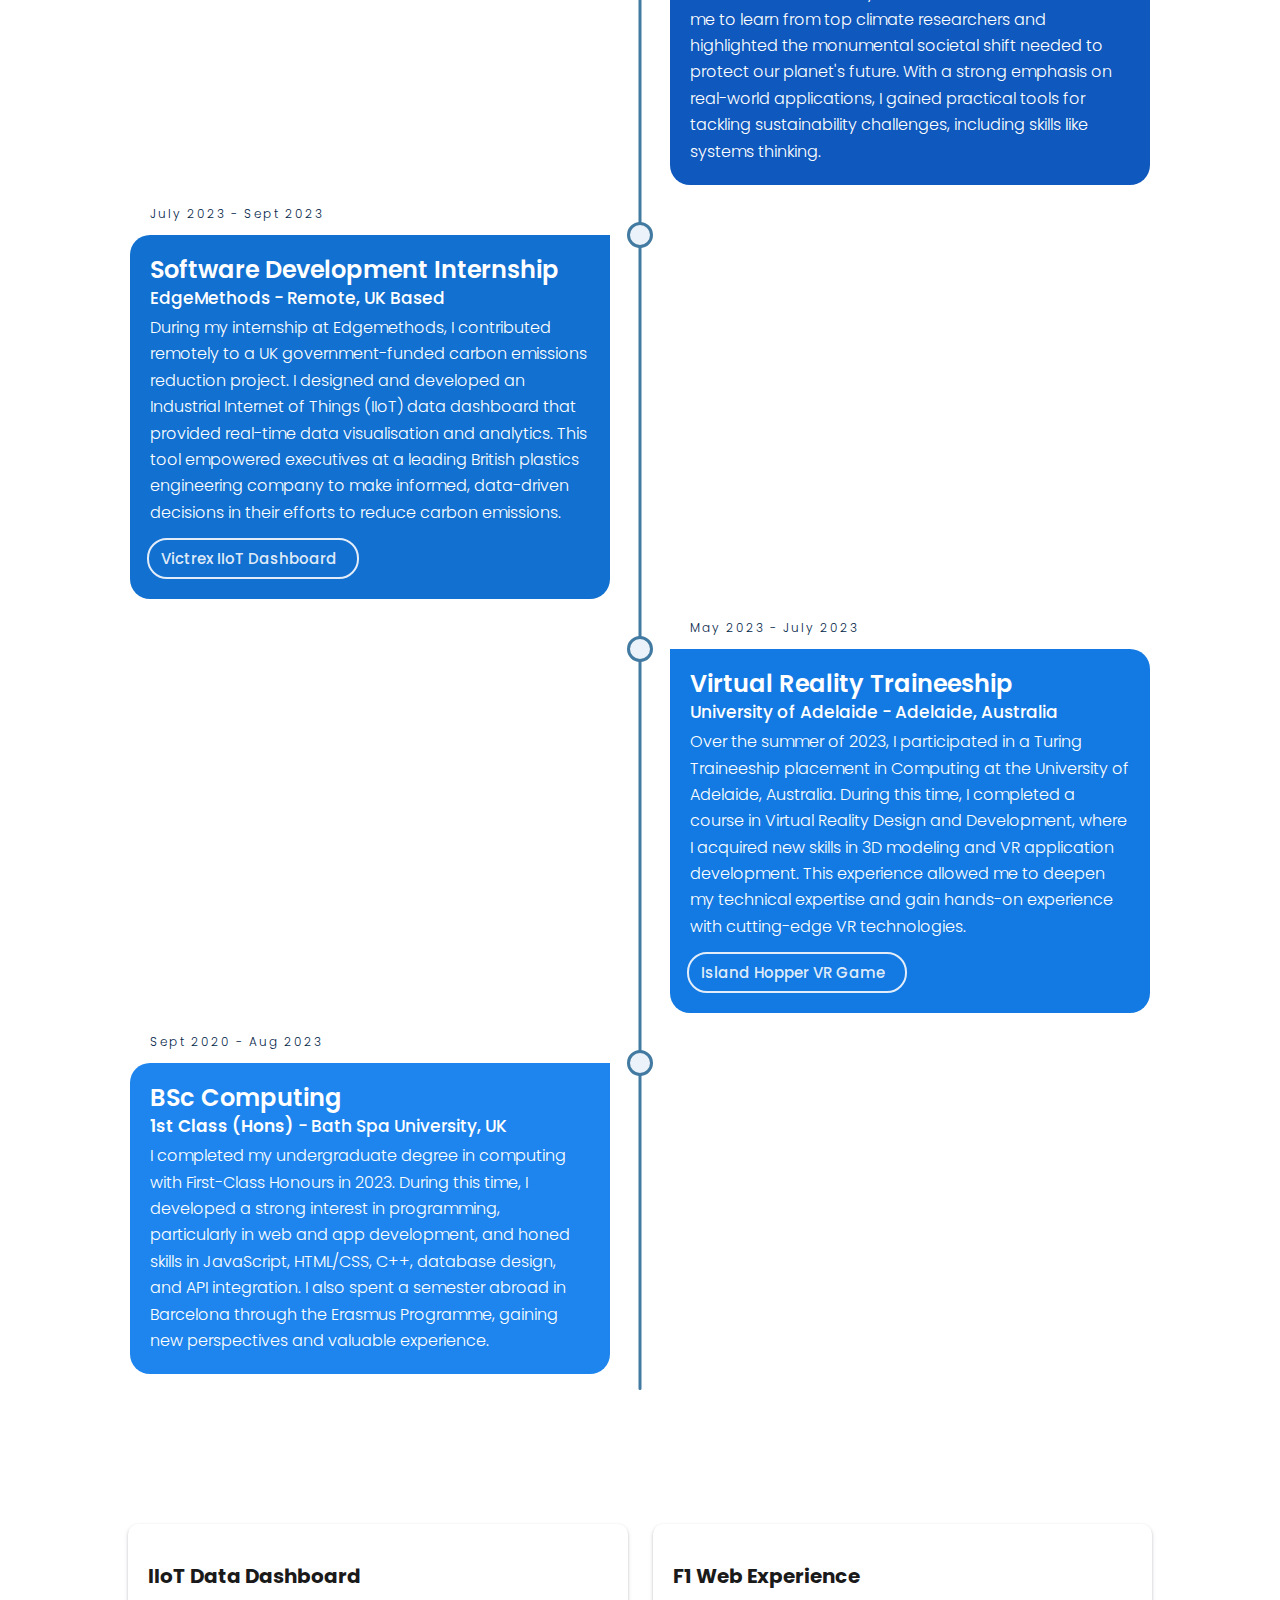
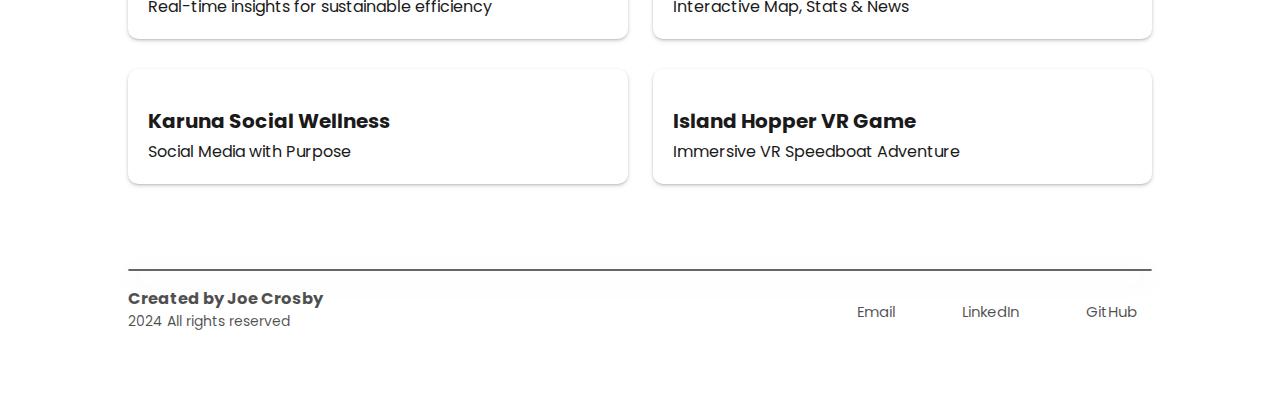
==== commit dac9c00e: "Timeline edits" ====
--- a/index.html
+++ b/index.html
@@ -46,7 +46,7 @@
         <div>
           <p class="about-text">With a background in both computing and sustainability, I’m passionate about
             combining these fields to create meaningful solutions to global challenges. Whether it’s designing
-            user-friendly applications or
+            user-friendly applications, or
             contributing to projects that reduce environmental impact, I’m driven by the potential of technology to make
             a positive difference. My goal is to create digital tools that support a more sustainable and equitable
             world for everyone.</p>
@@ -73,24 +73,24 @@
         <ul>
           <li style="background-color: hsl(210, 85%, 36%);">
             <div class="timeline-content">
-              <h3 class="date">May 2024 - Sep 2024</h3>
-              <h1>Smart-H Ltd</h1>
-              <h2>Sustainability Intern - Exeter, UK</h2>
+              <h3 class="date">May 2024 - Sept 2024</h3>
+              <h1>Sustainability Internship</h1>
+              <h2>Smart-H Ltd - Exeter, UK</h2>
               <p>For my MSc dissertation, I worked with Smart-H to examine the public health impacts of urban air
                 pollution and the role of smart city technologies in mitigating these risks. The project assessed the
                 health impact of Smart-H’s HydroDrive, utilising advanced air pollution dispersion modelling and urban
                 data analysis. I communicated findings to both technical and non-technical stakeholders,
                 providing strategies for integrating smart city technologies to enhance urban sustainability. </p>
-              <div class="link-div"><a href="./projects/karuna.html">HydroDrive Smart City Project<i
-                    class="fa-solid fa-arrow-right" style="margin-left: 8px;"></i></a></div>
+              <!-- <div class="link-div"><a href="./projects/karuna.html">HydroDrive Smart City Project<i
+                    class="fa-solid fa-arrow-right" style="margin-left: 8px;"></i></a></div> -->
 
             </div>
           </li>
           <li style="background-color: hsl(215, 85%, 40%);">
             <div class="timeline-content">
-              <h3 class="date">Sep 2023 - Sep 2024</h3>
+              <h3 class="date">Sept 2023 - Sept 2024</h3>
               <h1>MSc Global Sustainability Solutions</h1>
-              <h2>University of Exeter, UK</h2>
+              <h2><strong>Distinction</strong> - University of Exeter, UK</h2>
               <p>My passion for the environment and desire to apply my computing skills for positive change led me to
                 complete an MSc at the University of Exeter. The course
                 allowed me to learn from top climate researchers and highlighted the monumental societal shift needed to
@@ -102,9 +102,9 @@
           </li>
           <li style="background-color: hsl(210, 85%, 44%);">
             <div class="timeline-content">
-              <h3 class="date">Jul 2023 - Sep 2023</h3>
-              <h1>EdgeMethods</h1>
-              <h2>Software Development Intern - Remote, UK Based</h2>
+              <h3 class="date">July 2023 - Sept 2023</h3>
+              <h1>Software Development Internship</h1>
+              <h2>EdgeMethods - Remote, UK Based</h2>
               <p>During my internship at Edgemethods, I contributed remotely to a UK government-funded carbon emissions
                 reduction project. I designed and developed an Industrial Internet of Things (IIoT) data dashboard that
                 provided real-time data visualisation and analytics. This tool empowered executives at a leading British
@@ -116,9 +116,9 @@
           </li>
           <li style="background-color: hsl(210, 85%, 48%);">
             <div class="timeline-content">
-              <h3 class="date">May 2023 - Jul 2023</h3>
-              <h1>University of Adelaide</h1>
-              <h2>VR Placement Student - Adelaide, South Australia</h2>
+              <h3 class="date">May 2023 - July 2023</h3>
+              <h1>Virtual Reality Traineeship</h1>
+              <h2>University of Adelaide - Adelaide, Australia</h2>
               <p>Over the summer of 2023, I participated in a Turing Traineeship placement in Computing at the
                 University of
                 Adelaide, Australia. During this time, I completed a course in Virtual Reality Design and Development,
@@ -130,13 +130,13 @@
           </li>
           <li style="background-color: hsl(210, 85%, 52%);">
             <div class="timeline-content">
-              <h3 class="date">Sep 2020 - Aug 2023</h3>
+              <h3 class="date">Sept 2020 - Aug 2023</h3>
               <h1>BSc Computing</h1>
-              <h2>Bath Spa University, UK</h2>
-              <p>I completed my undergraduate degree in Computing with First-Class Honours in 2023. During this time, I
+              <h2><strong>1st Class (Hons)</strong> - Bath Spa University, UK</h2>
+              <p>I completed my undergraduate degree in computing with First-Class Honours in 2023. During this time, I
                 developed a strong interest in programming, particularly in web and app development, and honed skills in
                 JavaScript, HTML/CSS, C++, database design, and API integration. I also spent a semester abroad in
-                Barcelona through the Erasmus programme, gaining new perspectives and valuable experience.</p>
+                Barcelona through the Erasmus Programme, gaining new perspectives and valuable experience.</p>
             </div>
           </li>
           <!-- <li class="end"></li> -->
--- a/styles/main.css
+++ b/styles/main.css
@@ -219,10 +219,14 @@
 
 .timeline-content h2 {
     font-weight: 500;
-    font-size: 16px;
+    font-size: 17px;
     margin-top: 2px;
     margin-bottom: 6px;
     line-height: 22px;
+}
+
+.timeline-content h2 strong {
+    font-weight: 600;
 }
 
 .timeline-content p {
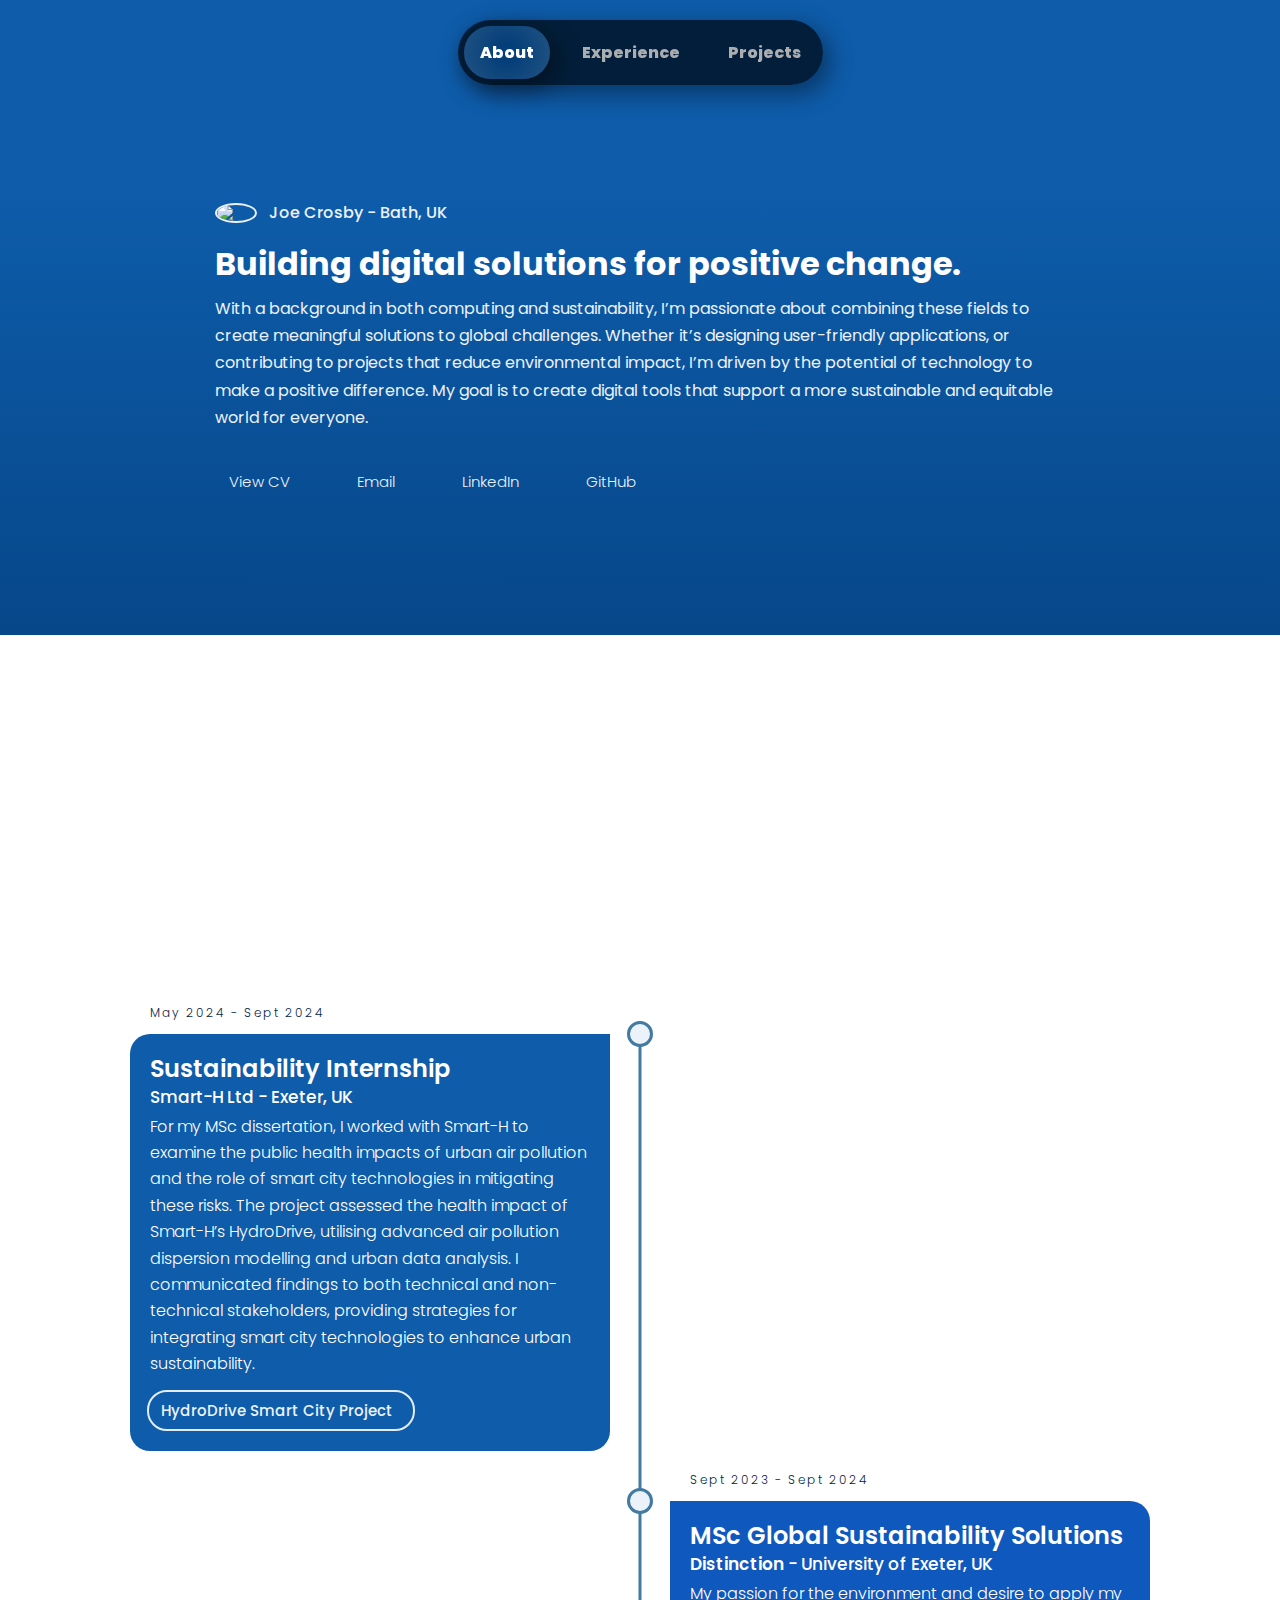
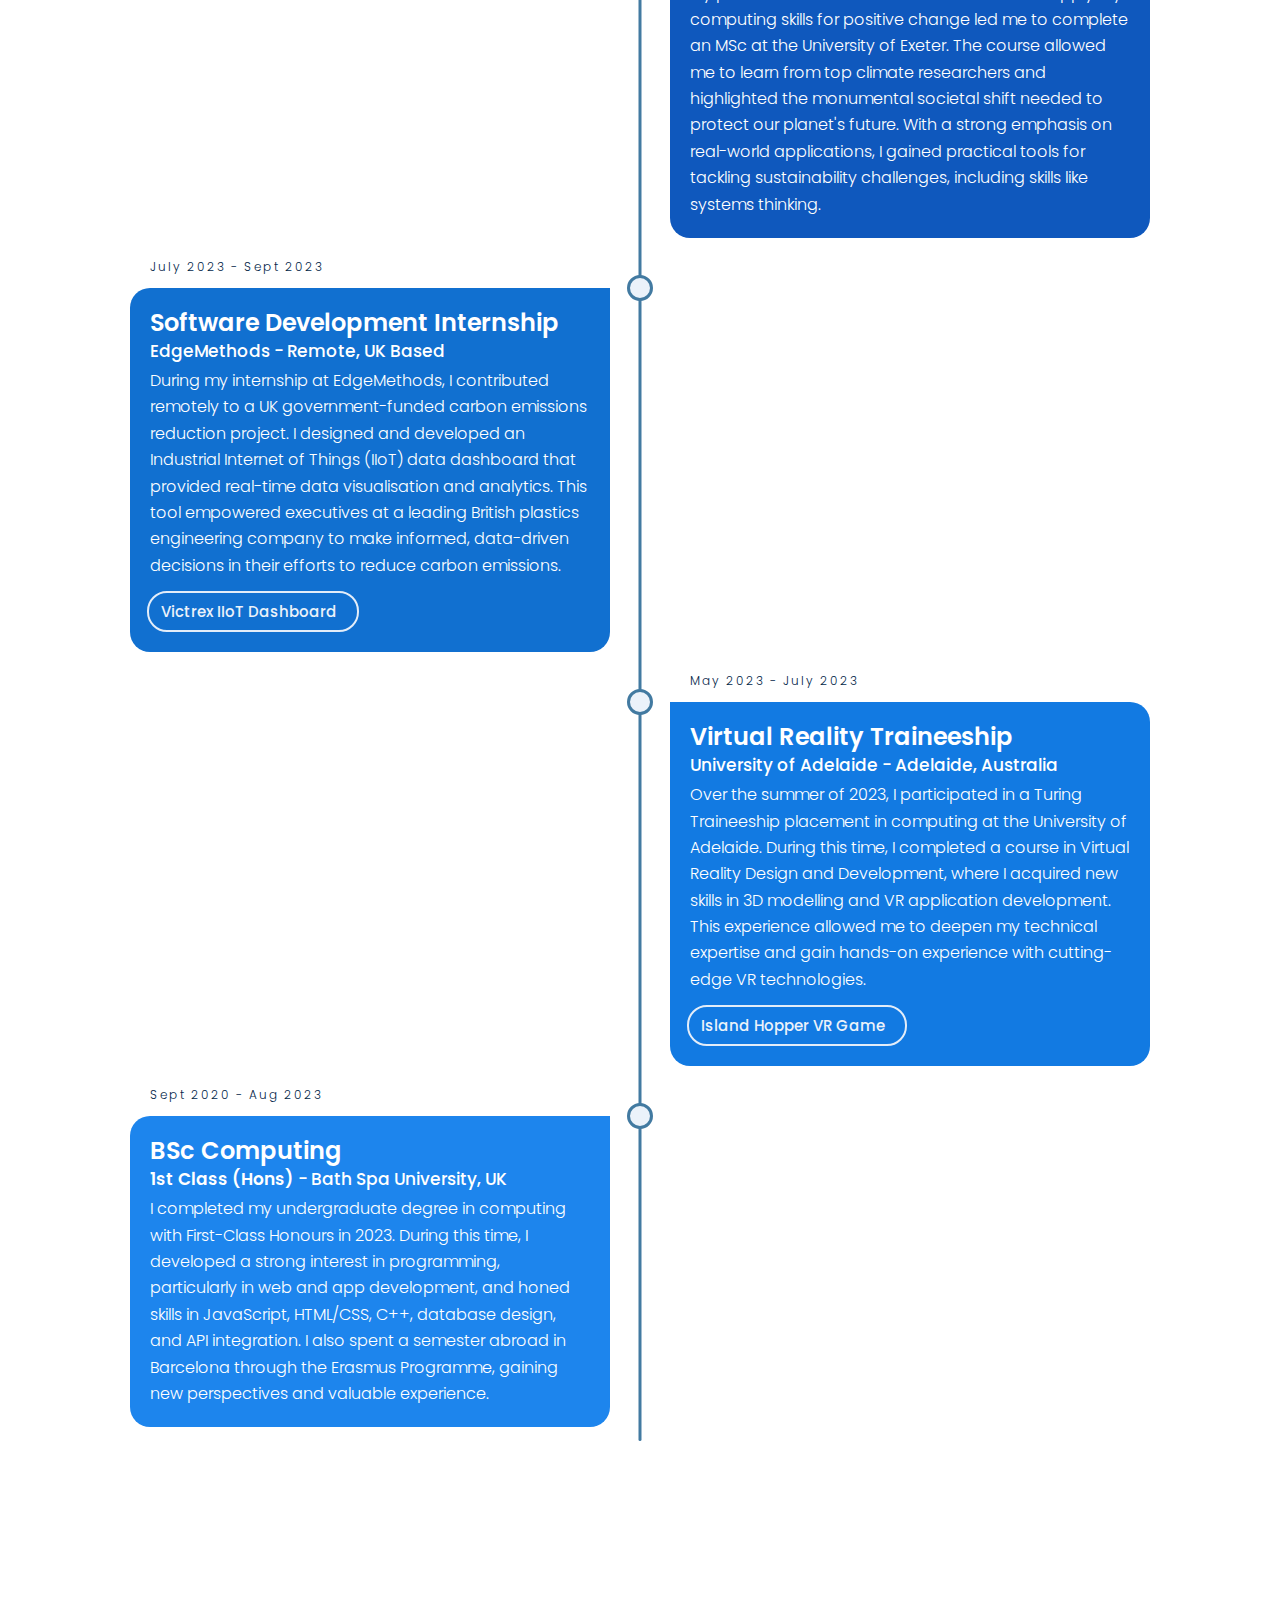
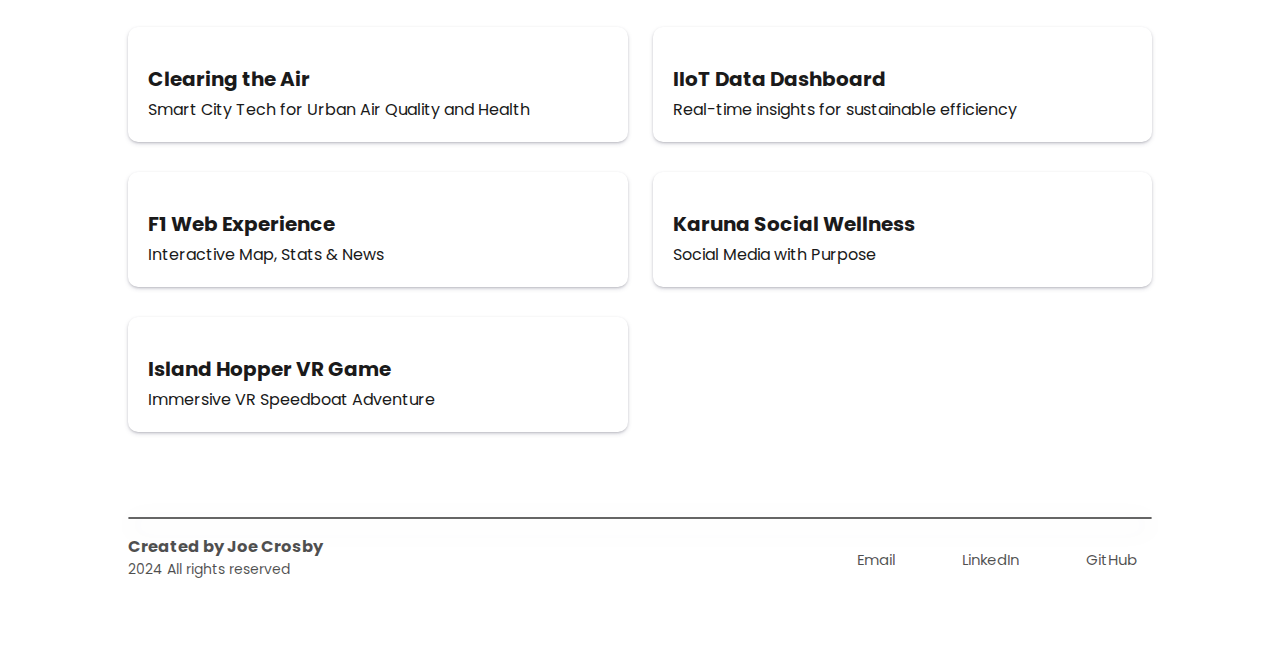
==== commit 668d15bc: "Added diss page" ====
--- a/index.html
+++ b/index.html
@@ -67,6 +67,7 @@
 
     <div class="waves"></div>
 
+
     <section id="experience">
 
       <div class="timeline">
@@ -81,8 +82,8 @@
                 health impact of Smart-H’s HydroDrive, utilising advanced air pollution dispersion modelling and urban
                 data analysis. I communicated findings to both technical and non-technical stakeholders,
                 providing strategies for integrating smart city technologies to enhance urban sustainability. </p>
-              <!-- <div class="link-div"><a href="./projects/karuna.html">HydroDrive Smart City Project<i
-                    class="fa-solid fa-arrow-right" style="margin-left: 8px;"></i></a></div> -->
+              <div class="link-div"><a href="./projects/smart-city-air.html">HydroDrive Smart City Project<i
+                    class="fa-solid fa-arrow-right" style="margin-left: 8px;"></i></a></div>
 
             </div>
           </li>
@@ -105,7 +106,7 @@
               <h3 class="date">July 2023 - Sept 2023</h3>
               <h1>Software Development Internship</h1>
               <h2>EdgeMethods - Remote, UK Based</h2>
-              <p>During my internship at Edgemethods, I contributed remotely to a UK government-funded carbon emissions
+              <p>During my internship at EdgeMethods, I contributed remotely to a UK government-funded carbon emissions
                 reduction project. I designed and developed an Industrial Internet of Things (IIoT) data dashboard that
                 provided real-time data visualisation and analytics. This tool empowered executives at a leading British
                 plastics engineering company to make informed, data-driven decisions in their efforts to reduce carbon
@@ -119,10 +120,11 @@
               <h3 class="date">May 2023 - July 2023</h3>
               <h1>Virtual Reality Traineeship</h1>
               <h2>University of Adelaide - Adelaide, Australia</h2>
-              <p>Over the summer of 2023, I participated in a Turing Traineeship placement in Computing at the
+              <p>Over the summer of 2023, I participated in a Turing Traineeship placement in computing at the
                 University of
-                Adelaide, Australia. During this time, I completed a course in Virtual Reality Design and Development,
-                where I acquired new skills in 3D modeling and VR application development. This experience allowed me to
+                Adelaide. During this time, I completed a course in Virtual Reality Design and Development,
+                where I acquired new skills in 3D modelling and VR application development. This experience allowed me
+                to
                 deepen my technical expertise and gain hands-on experience with cutting-edge VR technologies.</p>
               <div class="link-div"><a href="./projects/island-hopper.html">Island Hopper VR Game<i
                     class="fa-solid fa-arrow-right" style="margin-left: 8px;"></i></a></div>
@@ -145,13 +147,19 @@
 
     </section>
 
+
     <section id="projects">
 
-      <!-- <h1>projects</h1> -->
 
       <div class="project-container">
 
-
+        <a href="./projects/smart-city-air.html" class="project-link">
+          <div class="project-box">
+            <img src="./images/diss.png" alt="">
+            <h1>Clearing the Air</h1>
+            <h2>Smart City Tech for Urban Air Quality and Health</h2>
+          </div>
+        </a>
 
         <a href="./projects/victrex.html" class="project-link">
           <div class="project-box">
@@ -185,13 +193,7 @@
           </div>
         </a>
 
-        <!-- <a href="./projects/karuna.html" class="project-link">
-          <div class="project-box">
-            <img src="./images/diss.png" alt="">
-            <h1>Diss</h1>
-            <h2>short Description here</h2>
-          </div>
-        </a> -->
+
 
 
 
--- a/styles/main.css
+++ b/styles/main.css
@@ -245,7 +245,7 @@
     border-radius: 20px;
     text-decoration: none;
     padding: 8px 12px;
-    color: #ebf2faf6;
+    color: #ebf2fa;
     border: 2px solid #ebf2faf6;
     transition: font-size .3s;
     font-weight: 500;
@@ -255,6 +255,7 @@
 .timeline-content a:hover {
     background-color: rgba(255, 255, 255, 0.103);
     font-size: 15.5px;
+    color: white;
 }
 
 .timeline-content .date {
@@ -345,7 +346,7 @@
 
 
 #projects {
-    padding: 100px 0px 85px 0px;
+    padding: 150px 0px 85px 0px;
     flex-direction: column;
 }
 
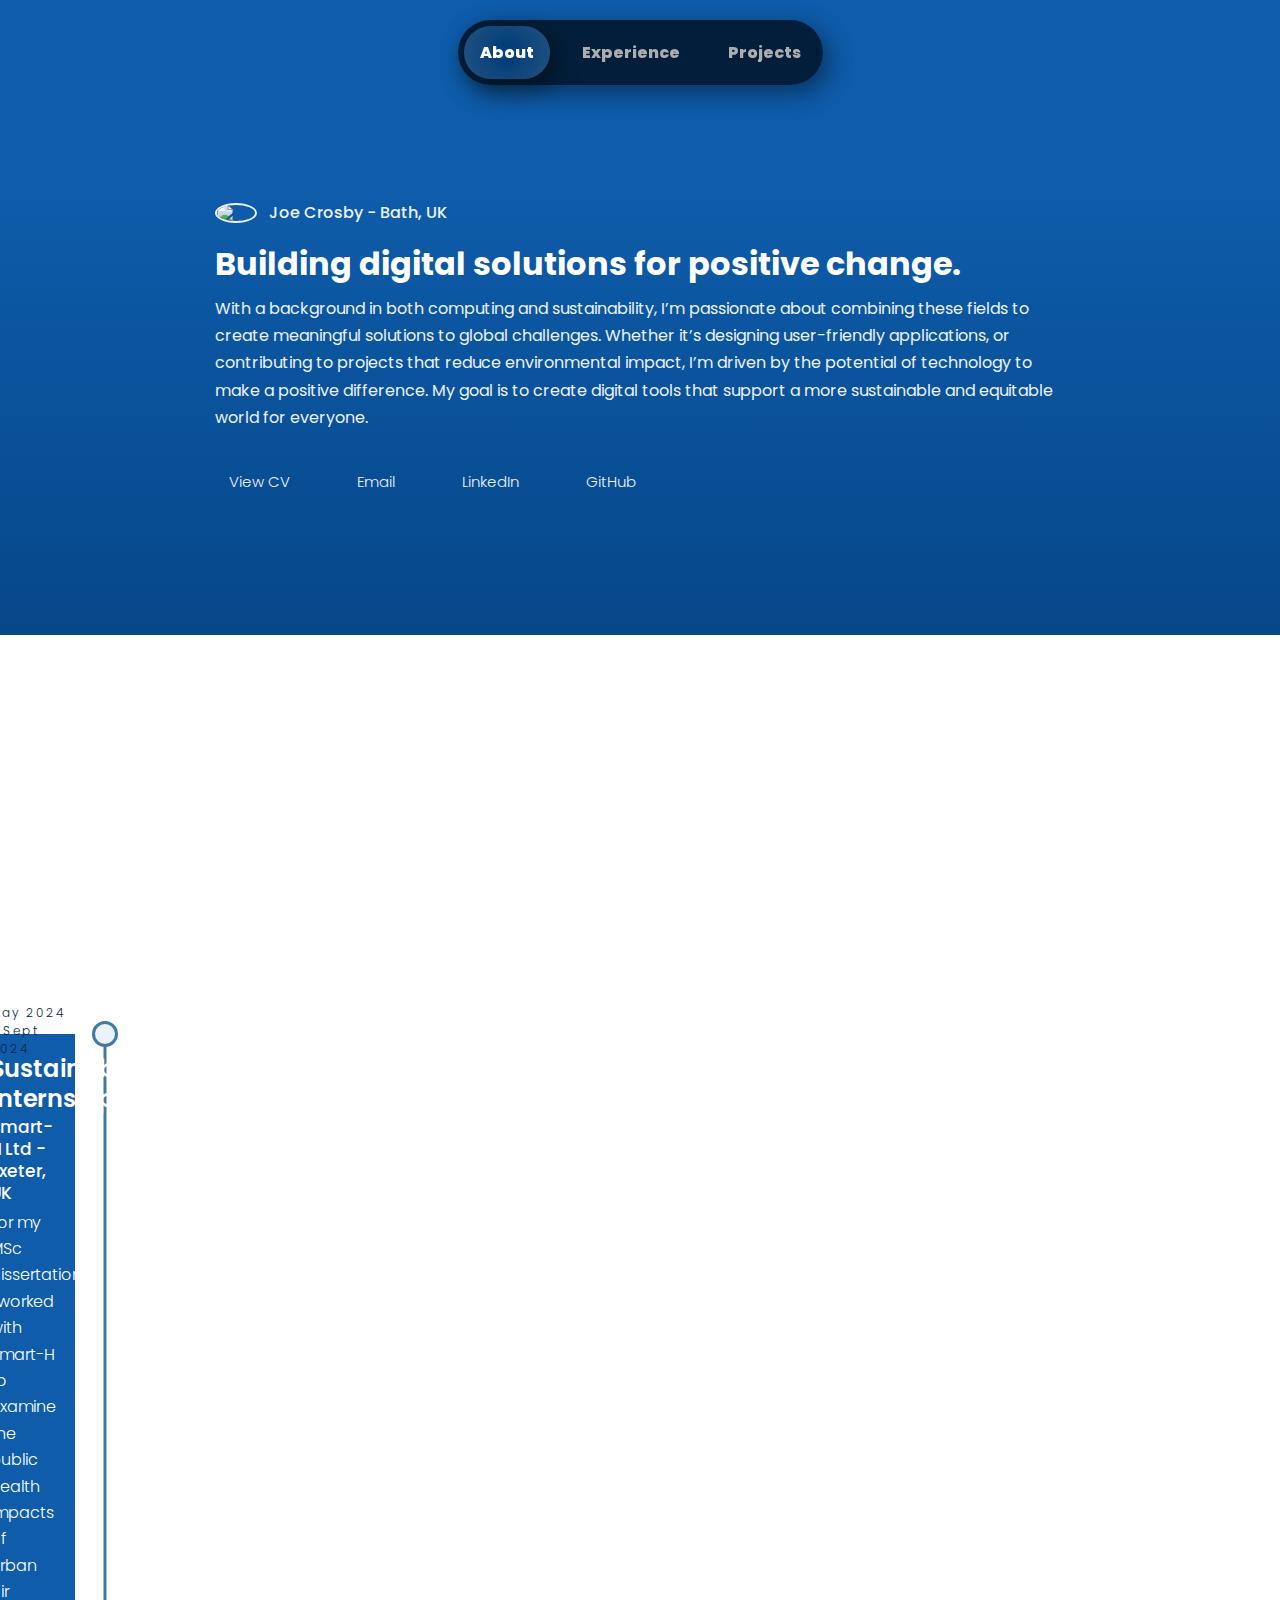
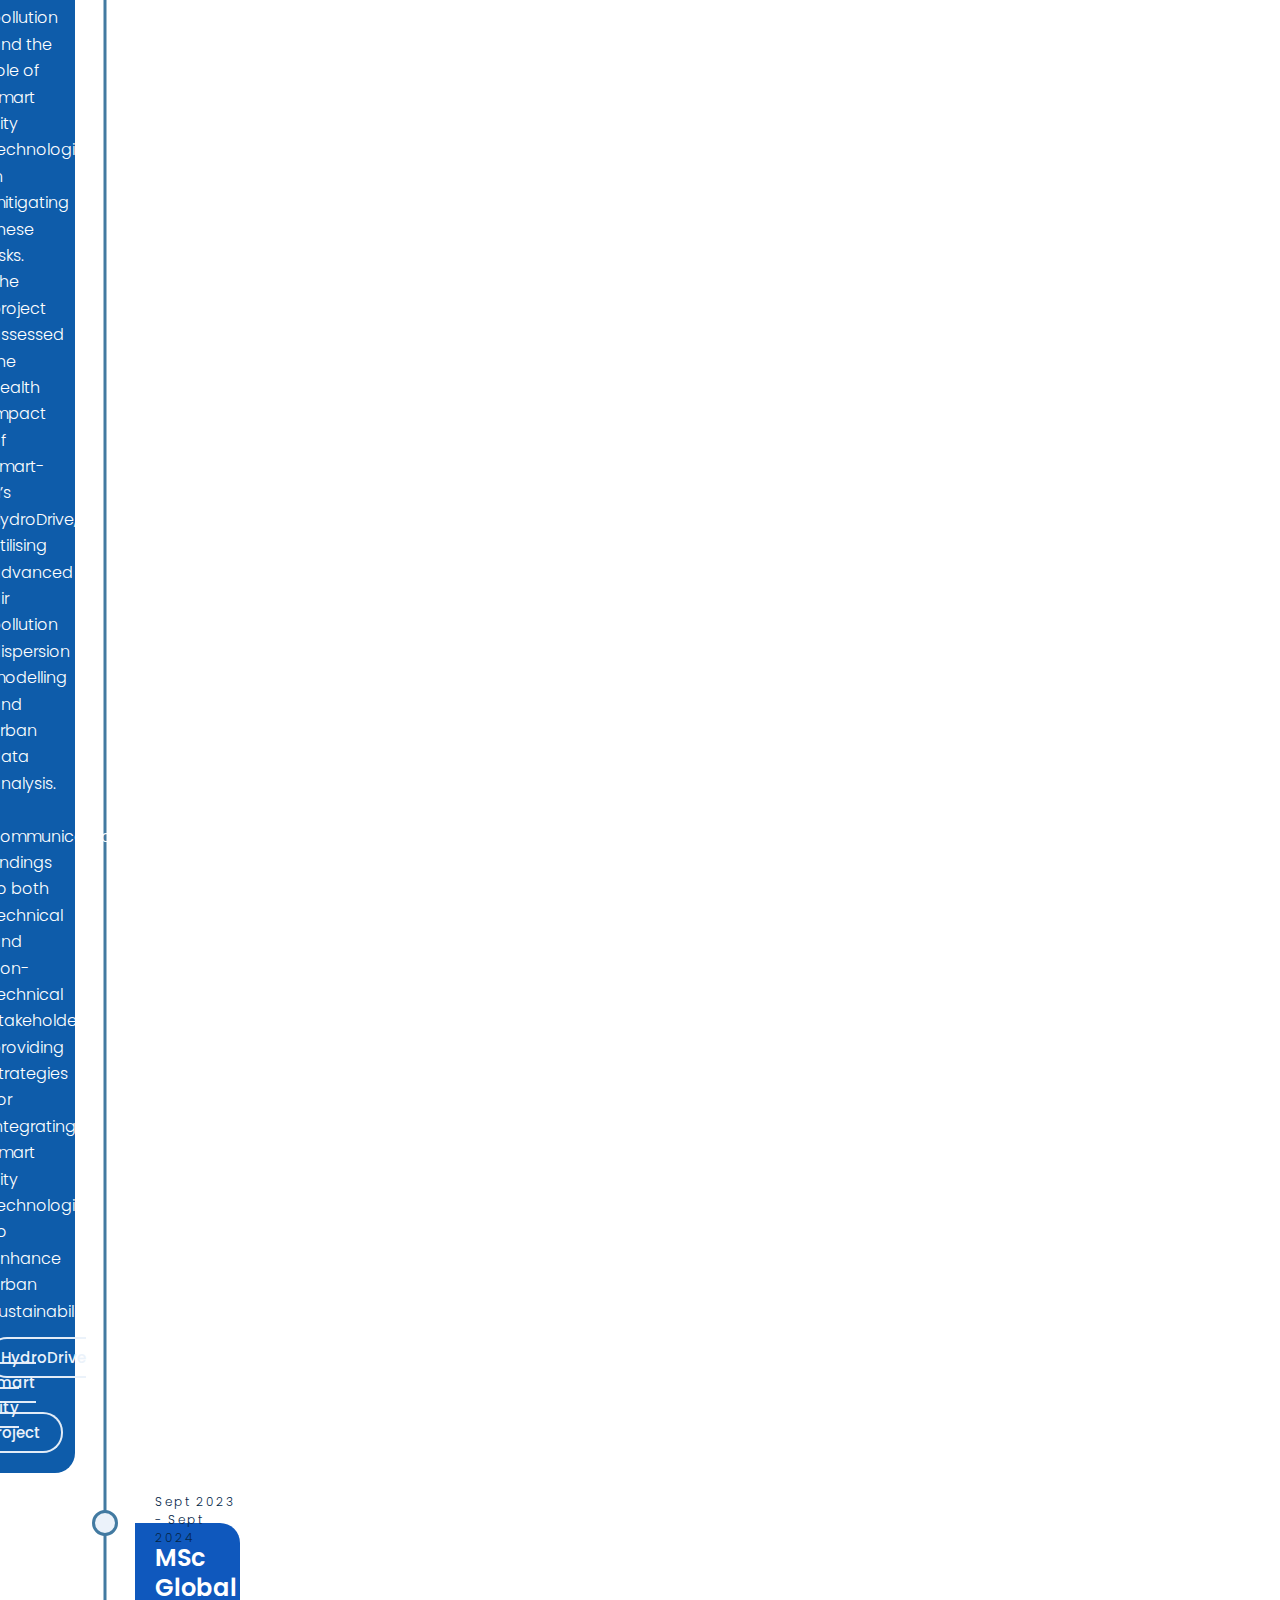
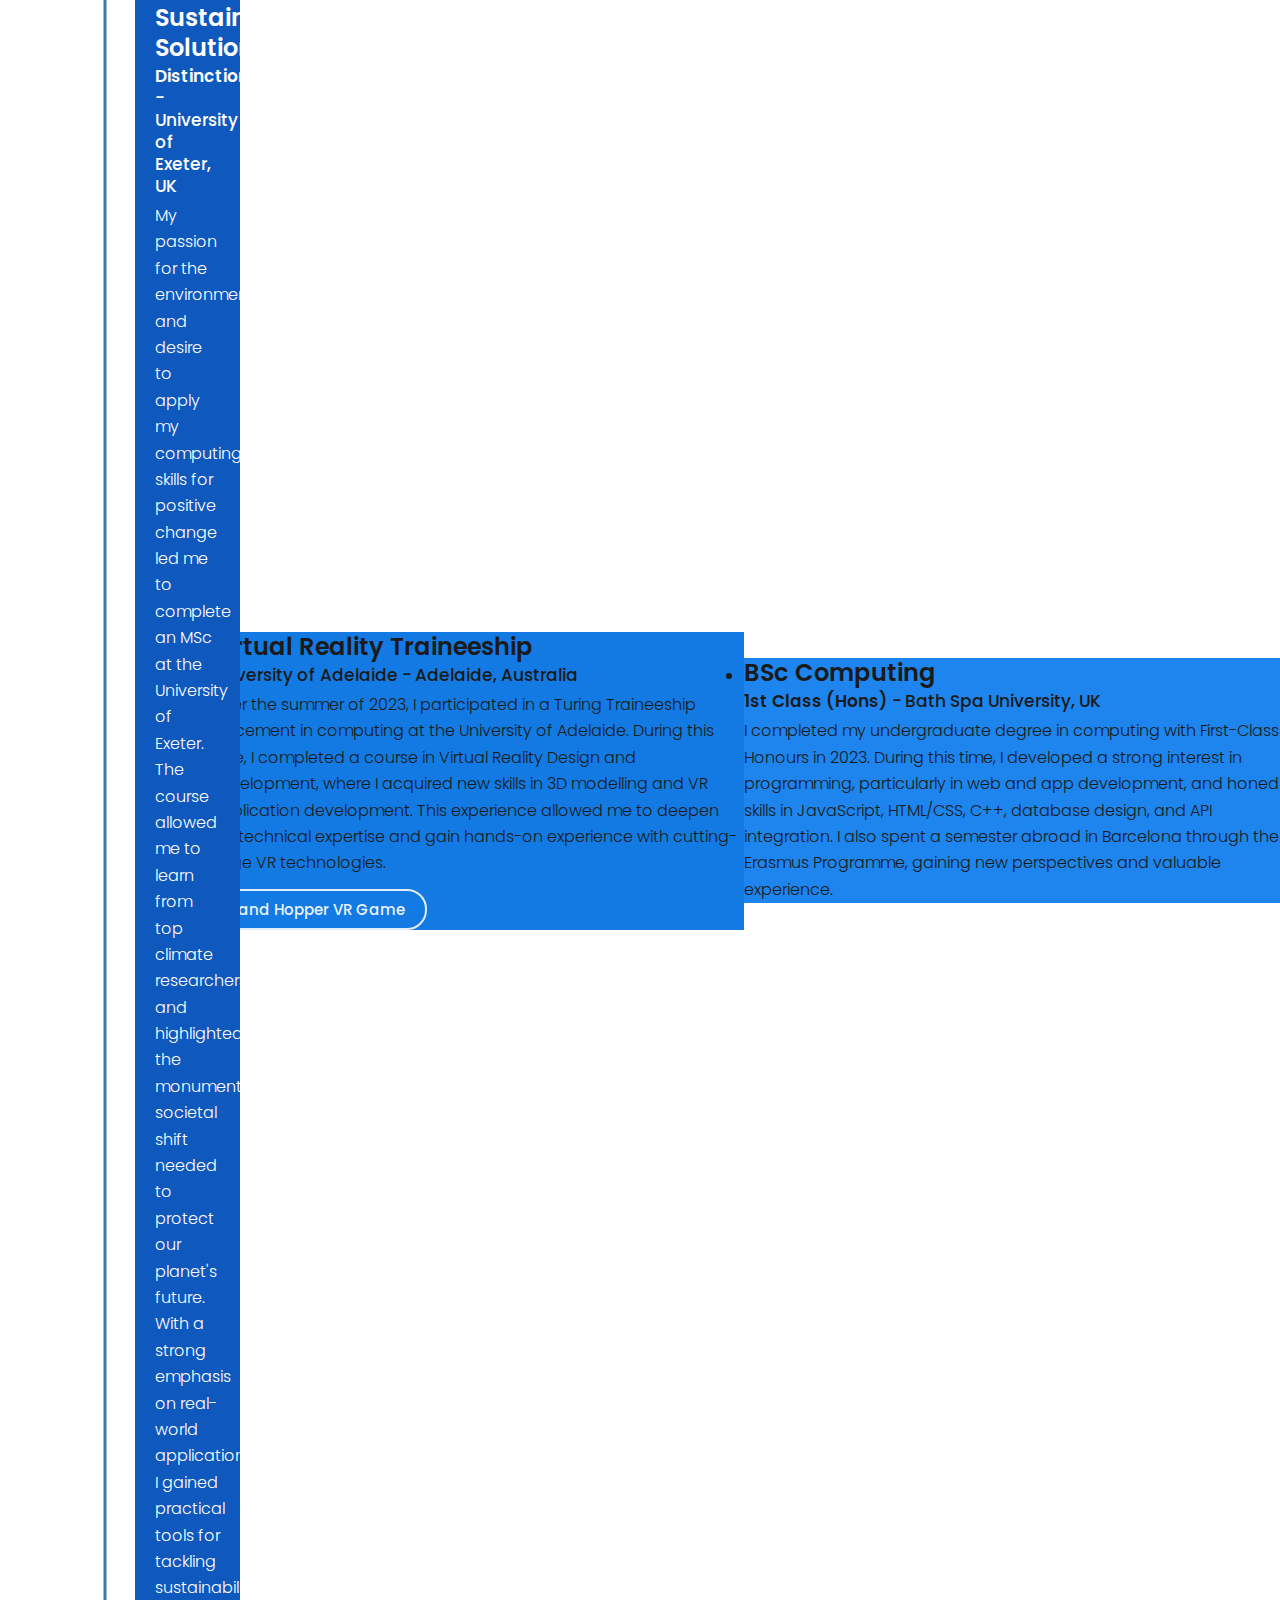
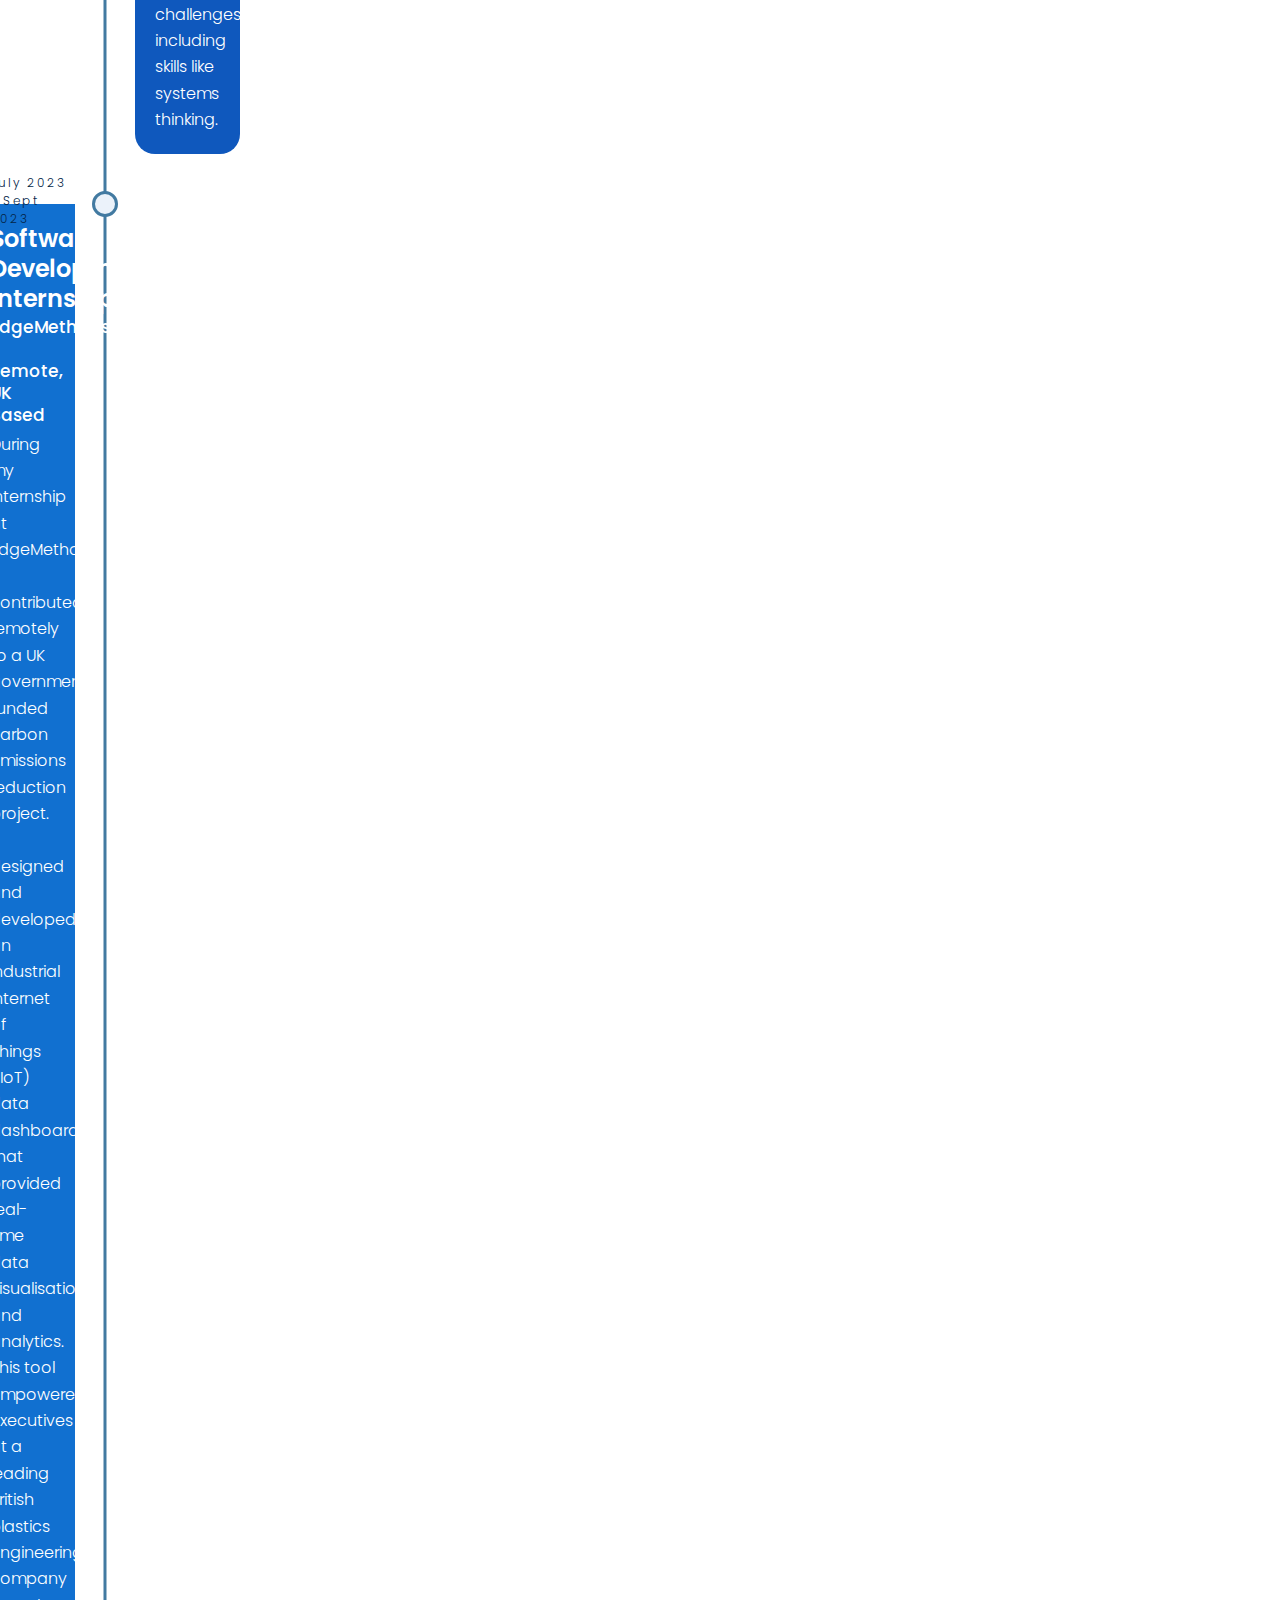
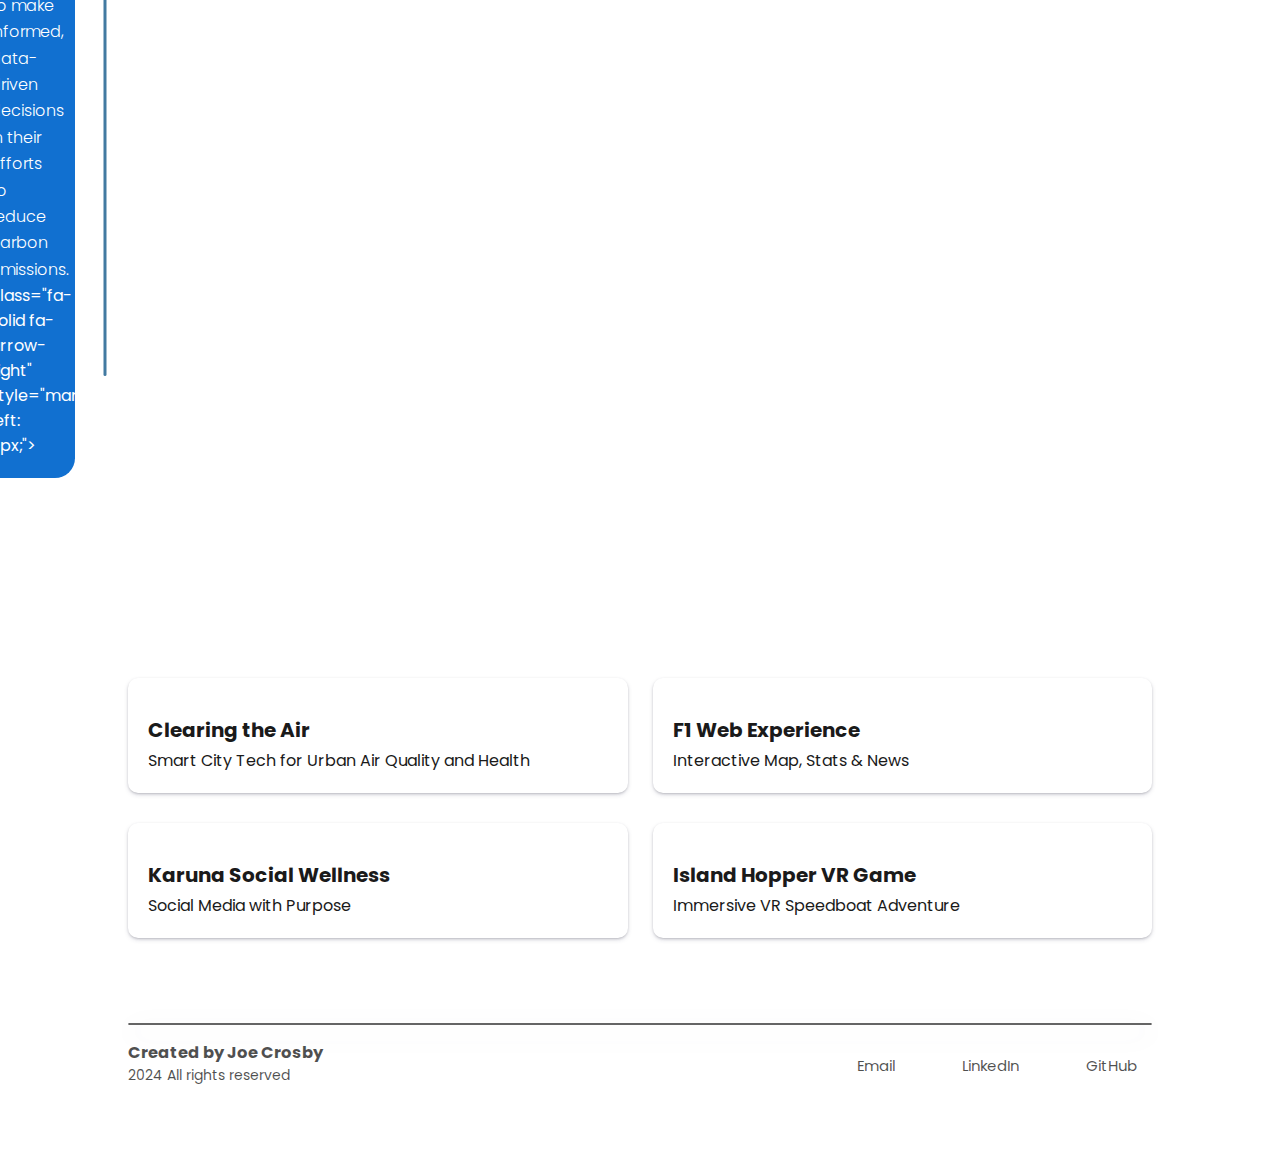
==== commit b8ea8ad5: "removed dashboard link" ====
--- a/index.html
+++ b/index.html
@@ -111,7 +111,7 @@
                 provided real-time data visualisation and analytics. This tool empowered executives at a leading British
                 plastics engineering company to make informed, data-driven decisions in their efforts to reduce carbon
                 emissions.</p>
-              <div class="link-div"><a href="./projects/victrex.html">Victrex IIoT Dashboard<i
+              <!-- <div class="link-div"><a href="./projects/victrex.html">Victrex IIoT Dashboard<i -->
                     class="fa-solid fa-arrow-right" style="margin-left: 8px;"></i></a></div>
             </div>
           </li>
@@ -161,13 +161,13 @@
           </div>
         </a>
 
-        <a href="./projects/victrex.html" class="project-link">
+        <!-- <a href="./projects/victrex.html" class="project-link">
           <div class="project-box">
             <img src="./images/victrex.png" alt="">
             <h1>IIoT Data Dashboard</h1>
             <h2>Real-time insights for sustainable efficiency</h2>
           </div>
-        </a>
+        </a> -->
 
         <a href="./projects/f1.html" class="project-link">
           <div class="project-box">
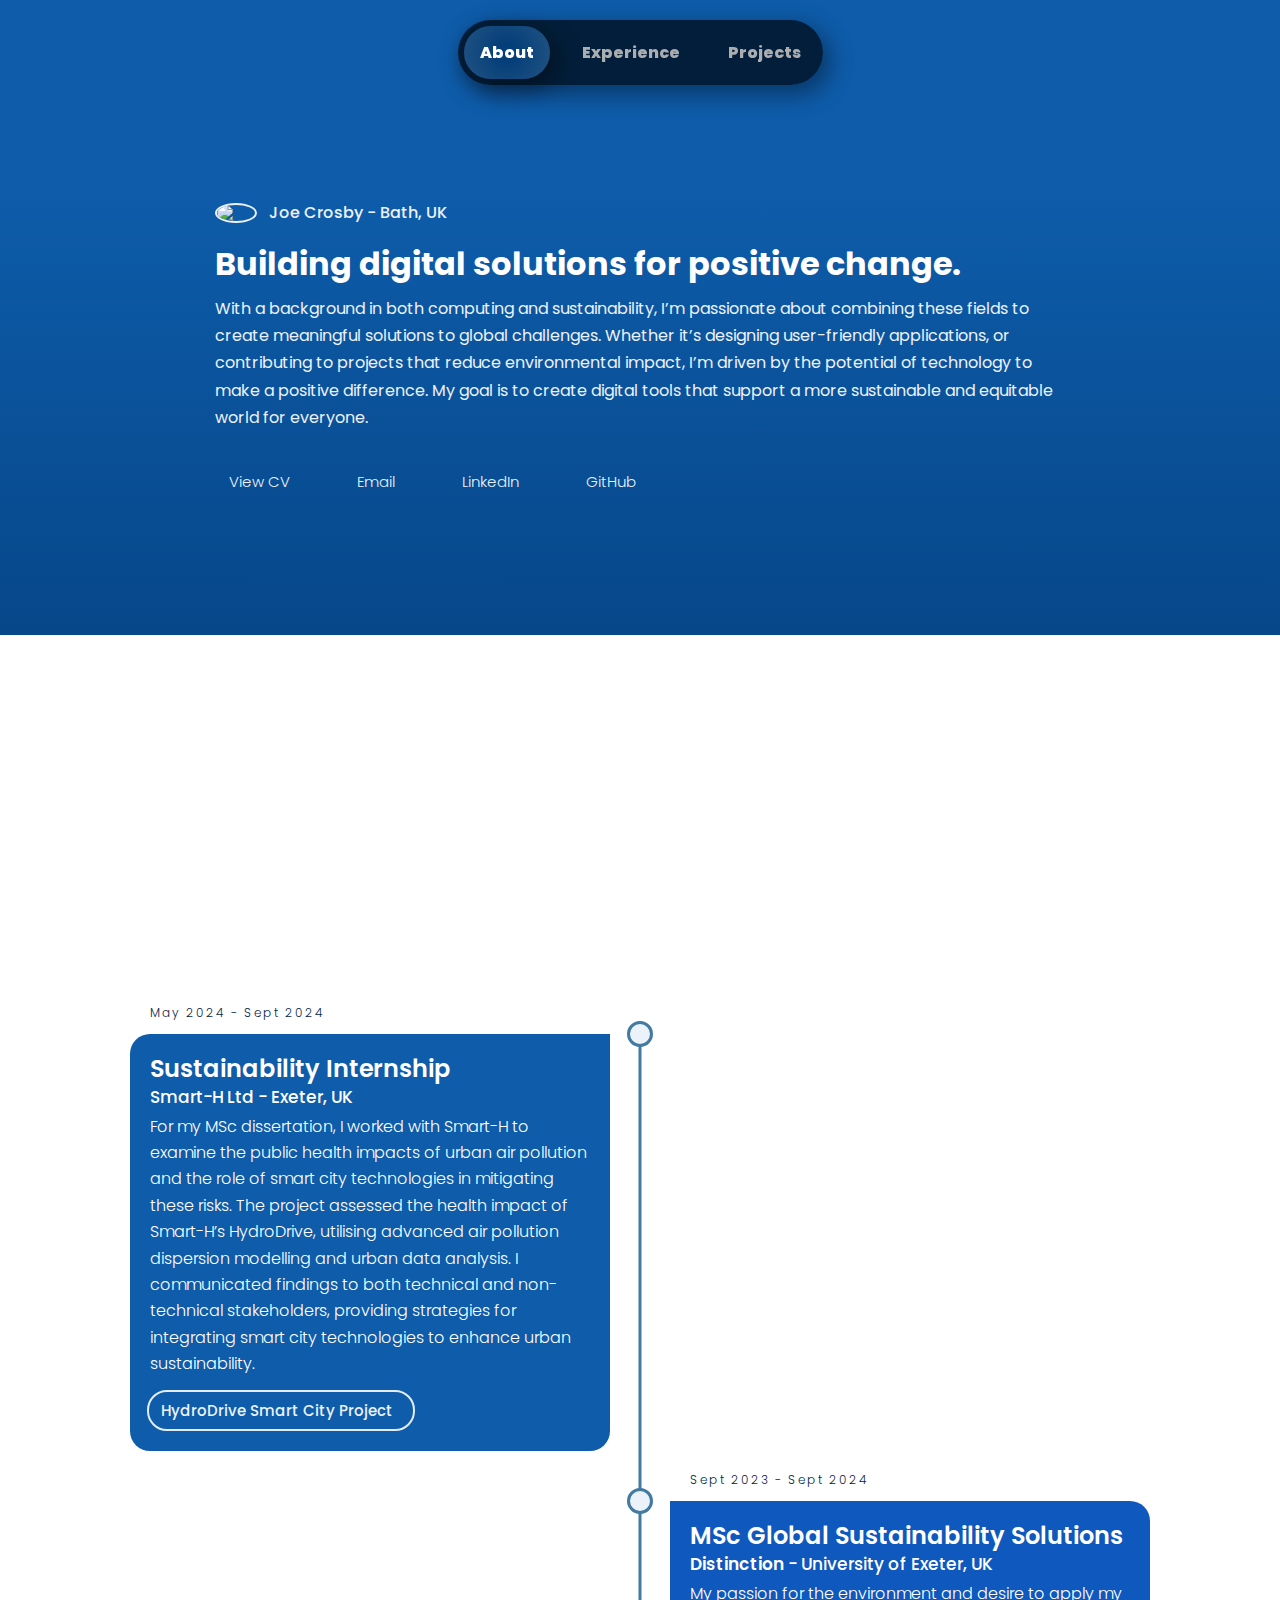
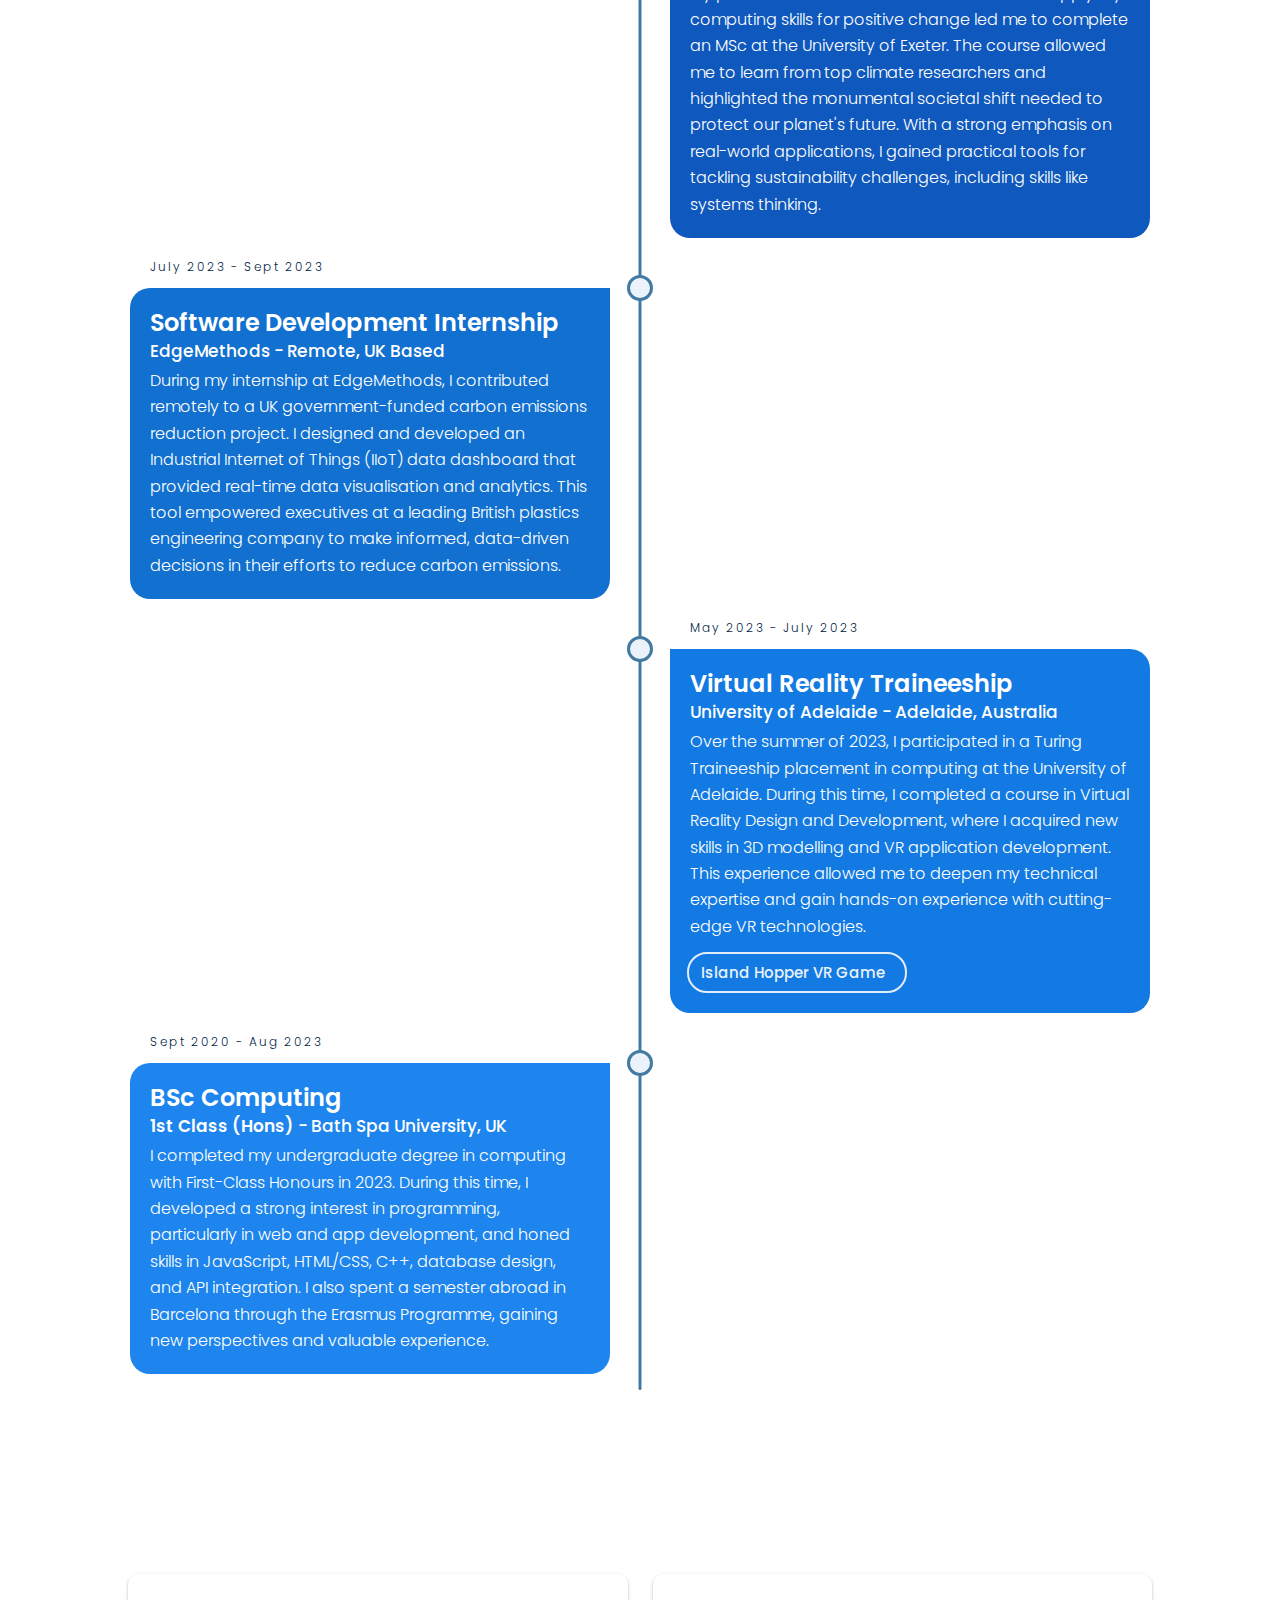
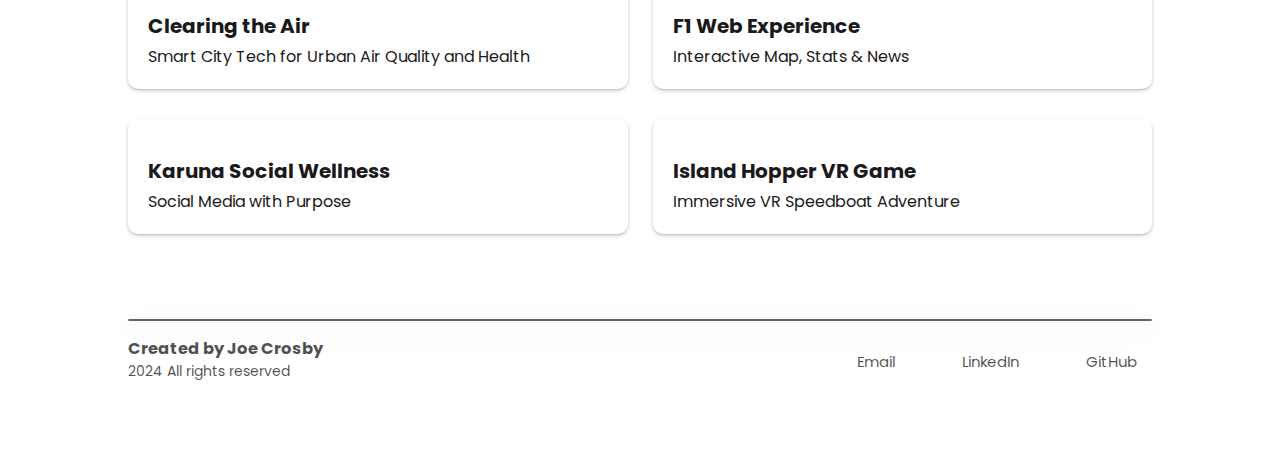
==== commit 5404c1e1: "Update index.html" ====
--- a/index.html
+++ b/index.html
@@ -111,8 +111,8 @@
                 provided real-time data visualisation and analytics. This tool empowered executives at a leading British
                 plastics engineering company to make informed, data-driven decisions in their efforts to reduce carbon
                 emissions.</p>
-              <!-- <div class="link-div"><a href="./projects/victrex.html">Victrex IIoT Dashboard<i -->
-                    class="fa-solid fa-arrow-right" style="margin-left: 8px;"></i></a></div>
+              <!-- <div class="link-div"><a href="./projects/victrex.html">Victrex IIoT Dashboard<i
+                    class="fa-solid fa-arrow-right" style="margin-left: 8px;"></i></a></div> -->
             </div>
           </li>
           <li style="background-color: hsl(210, 85%, 48%);">
